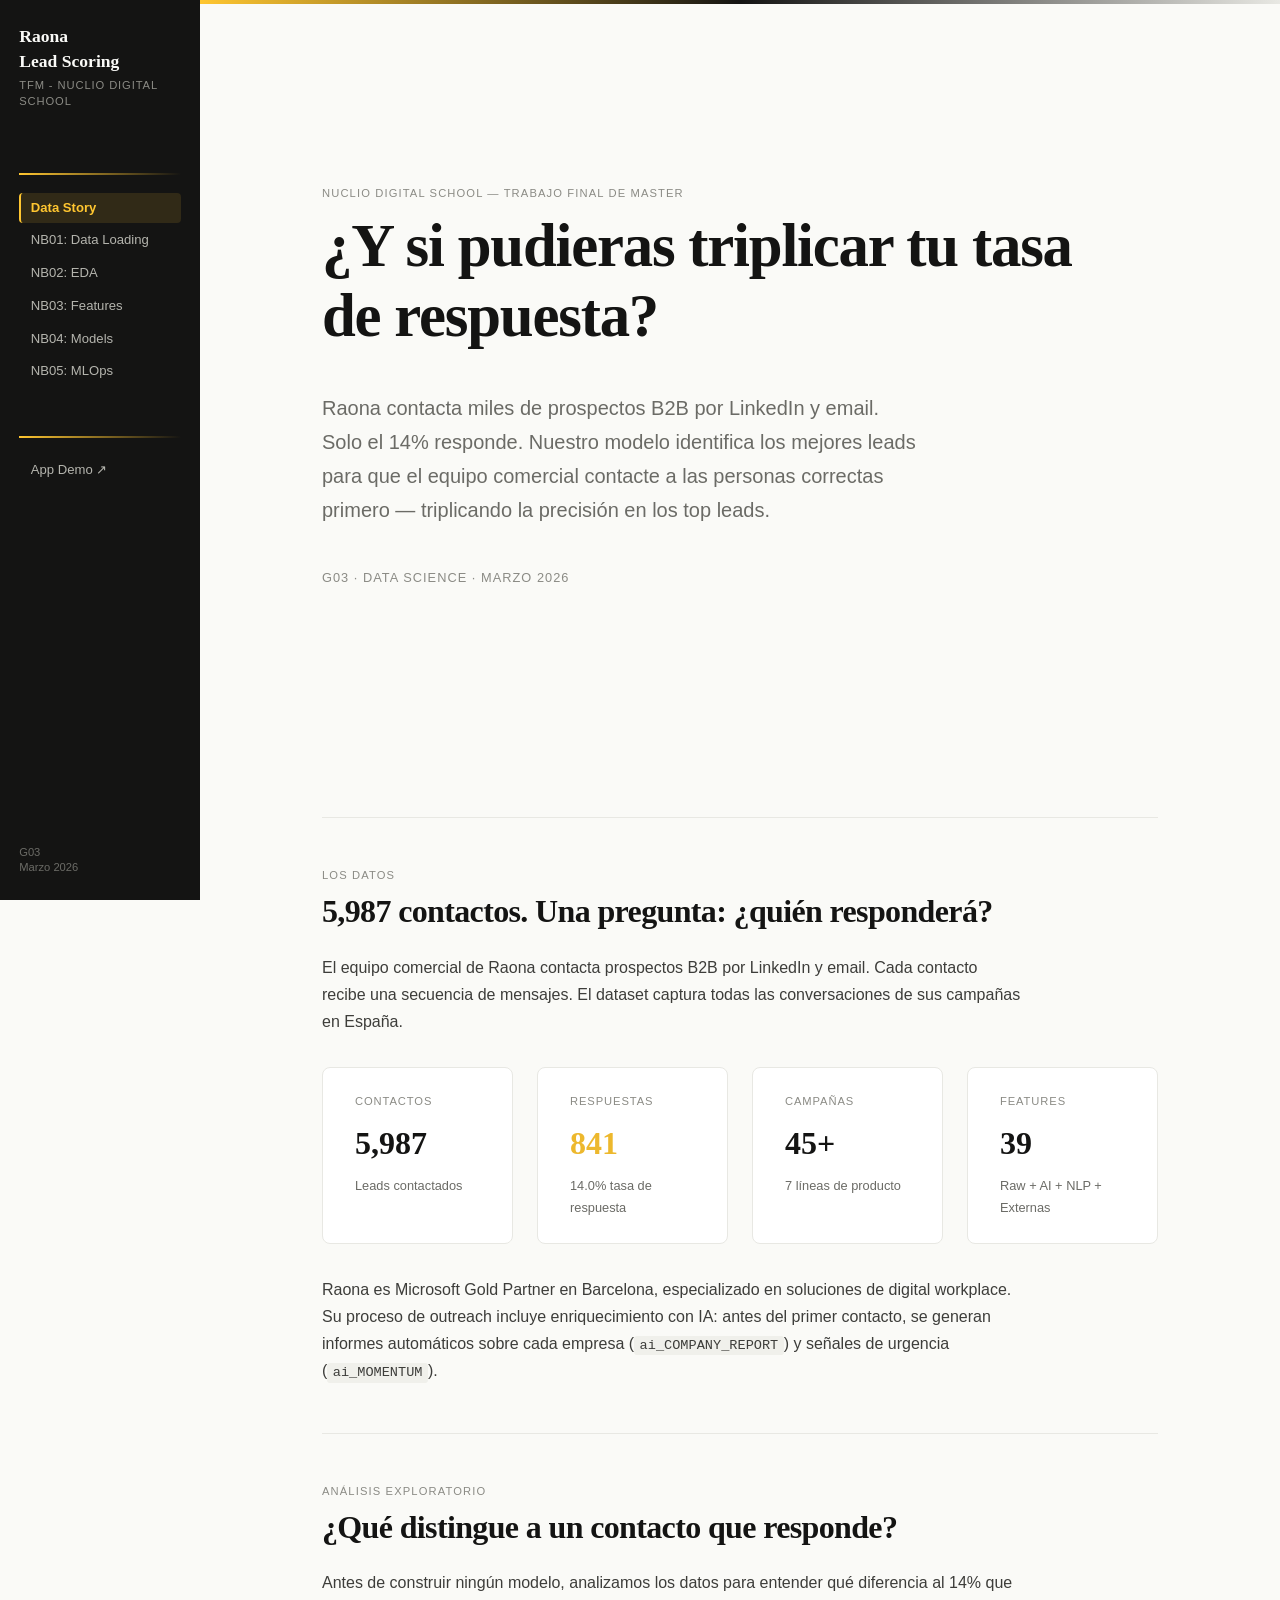
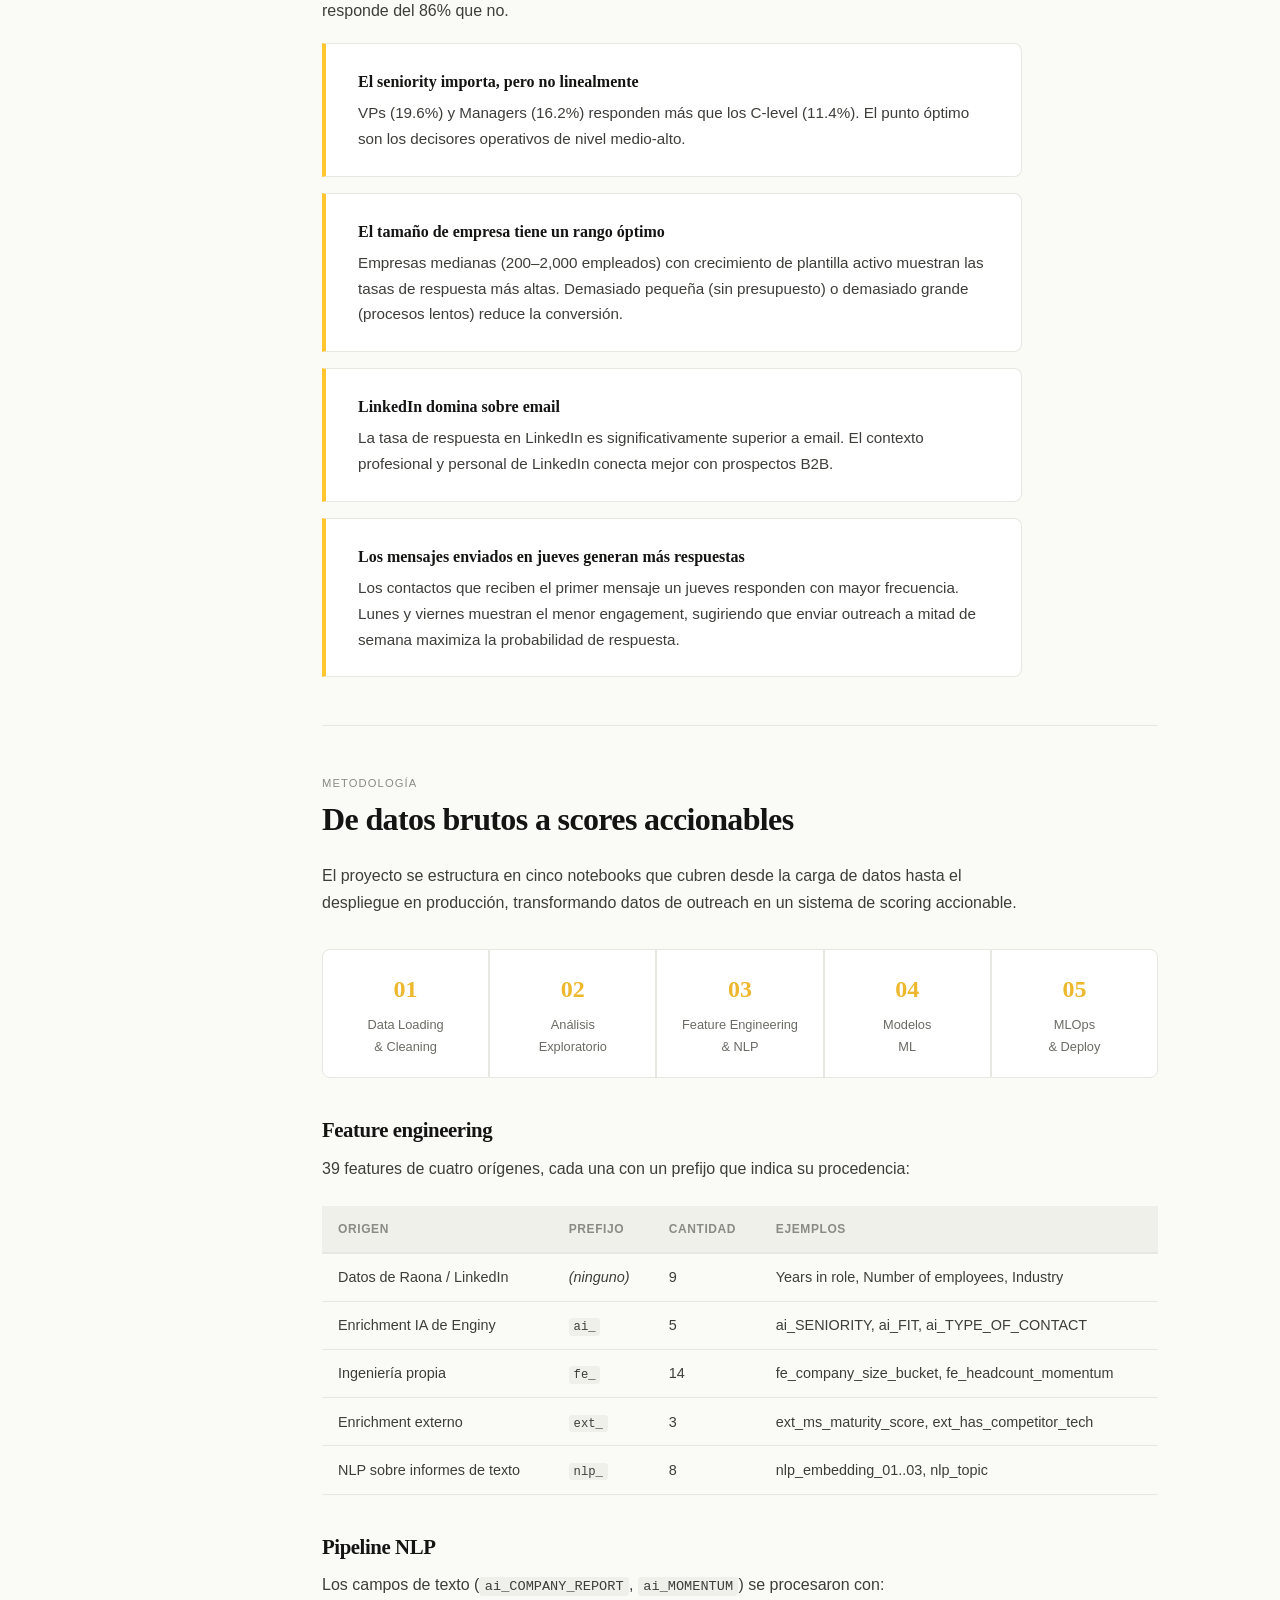
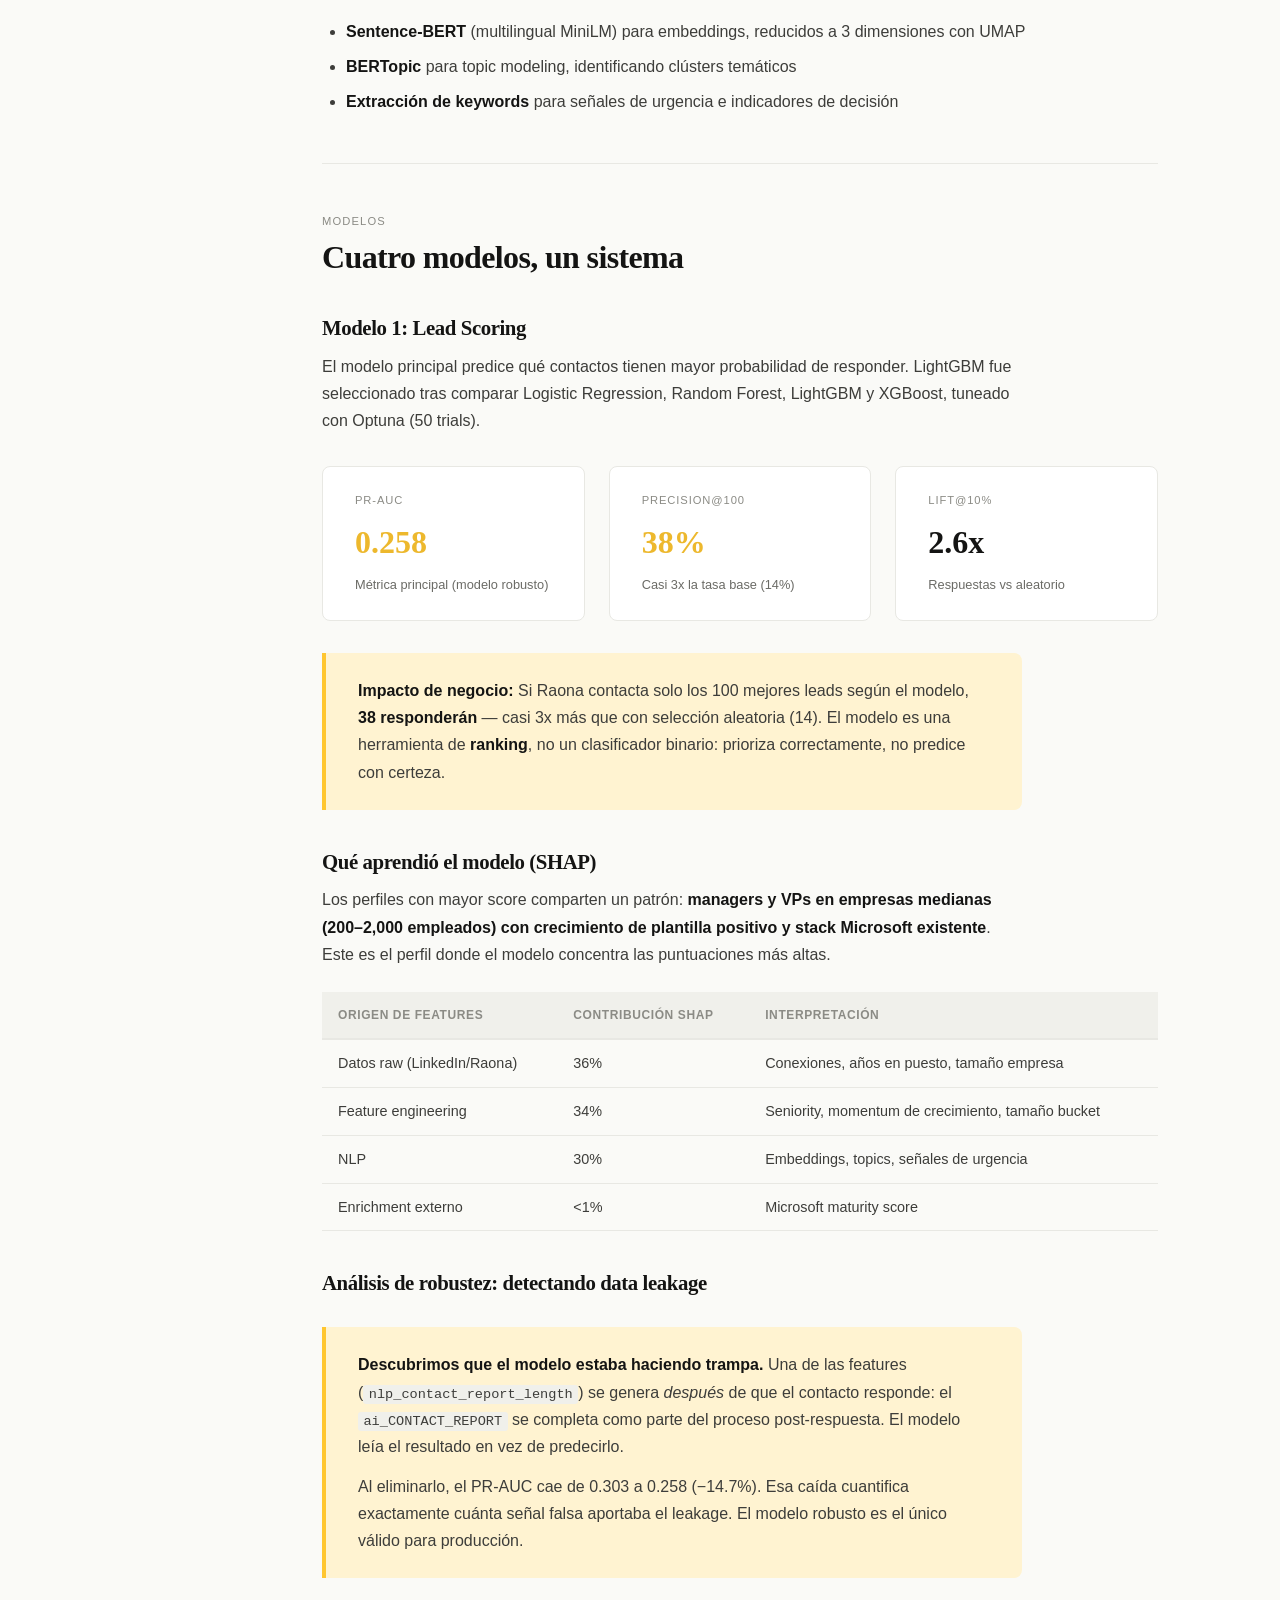
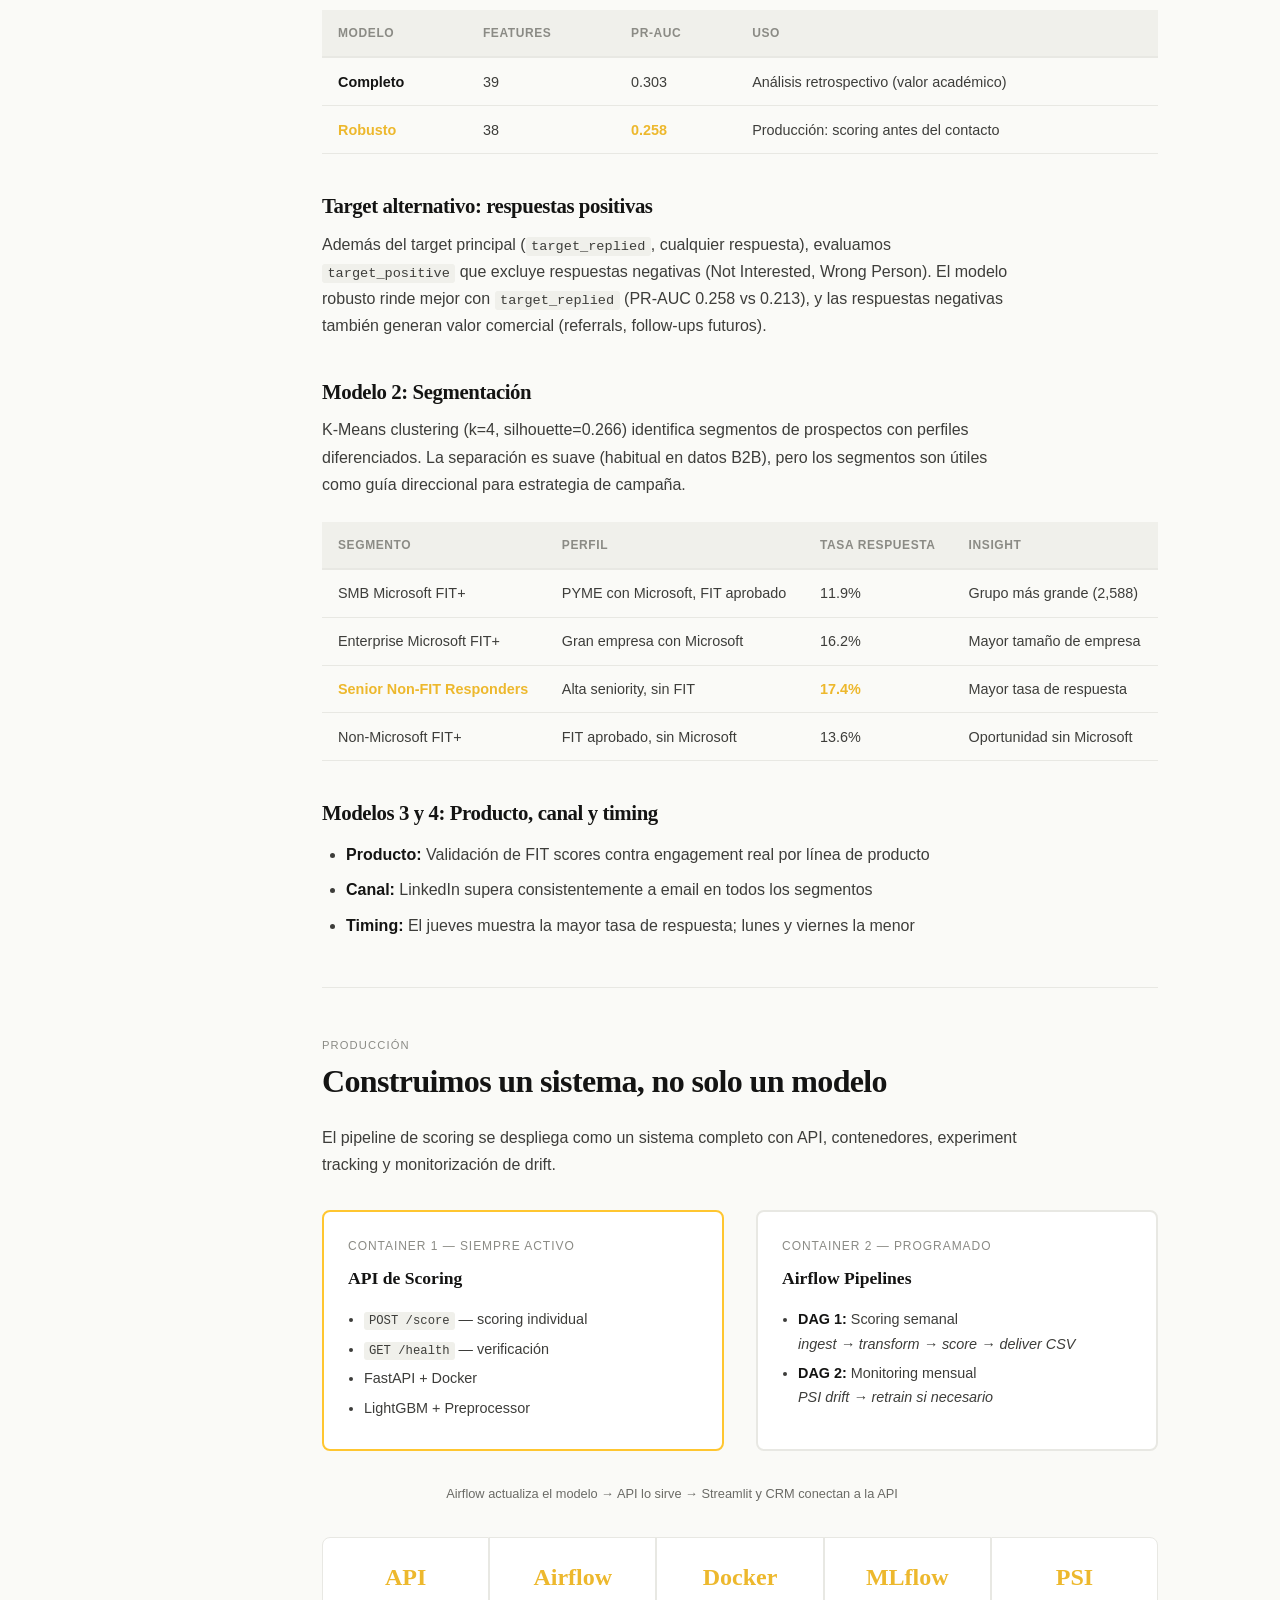
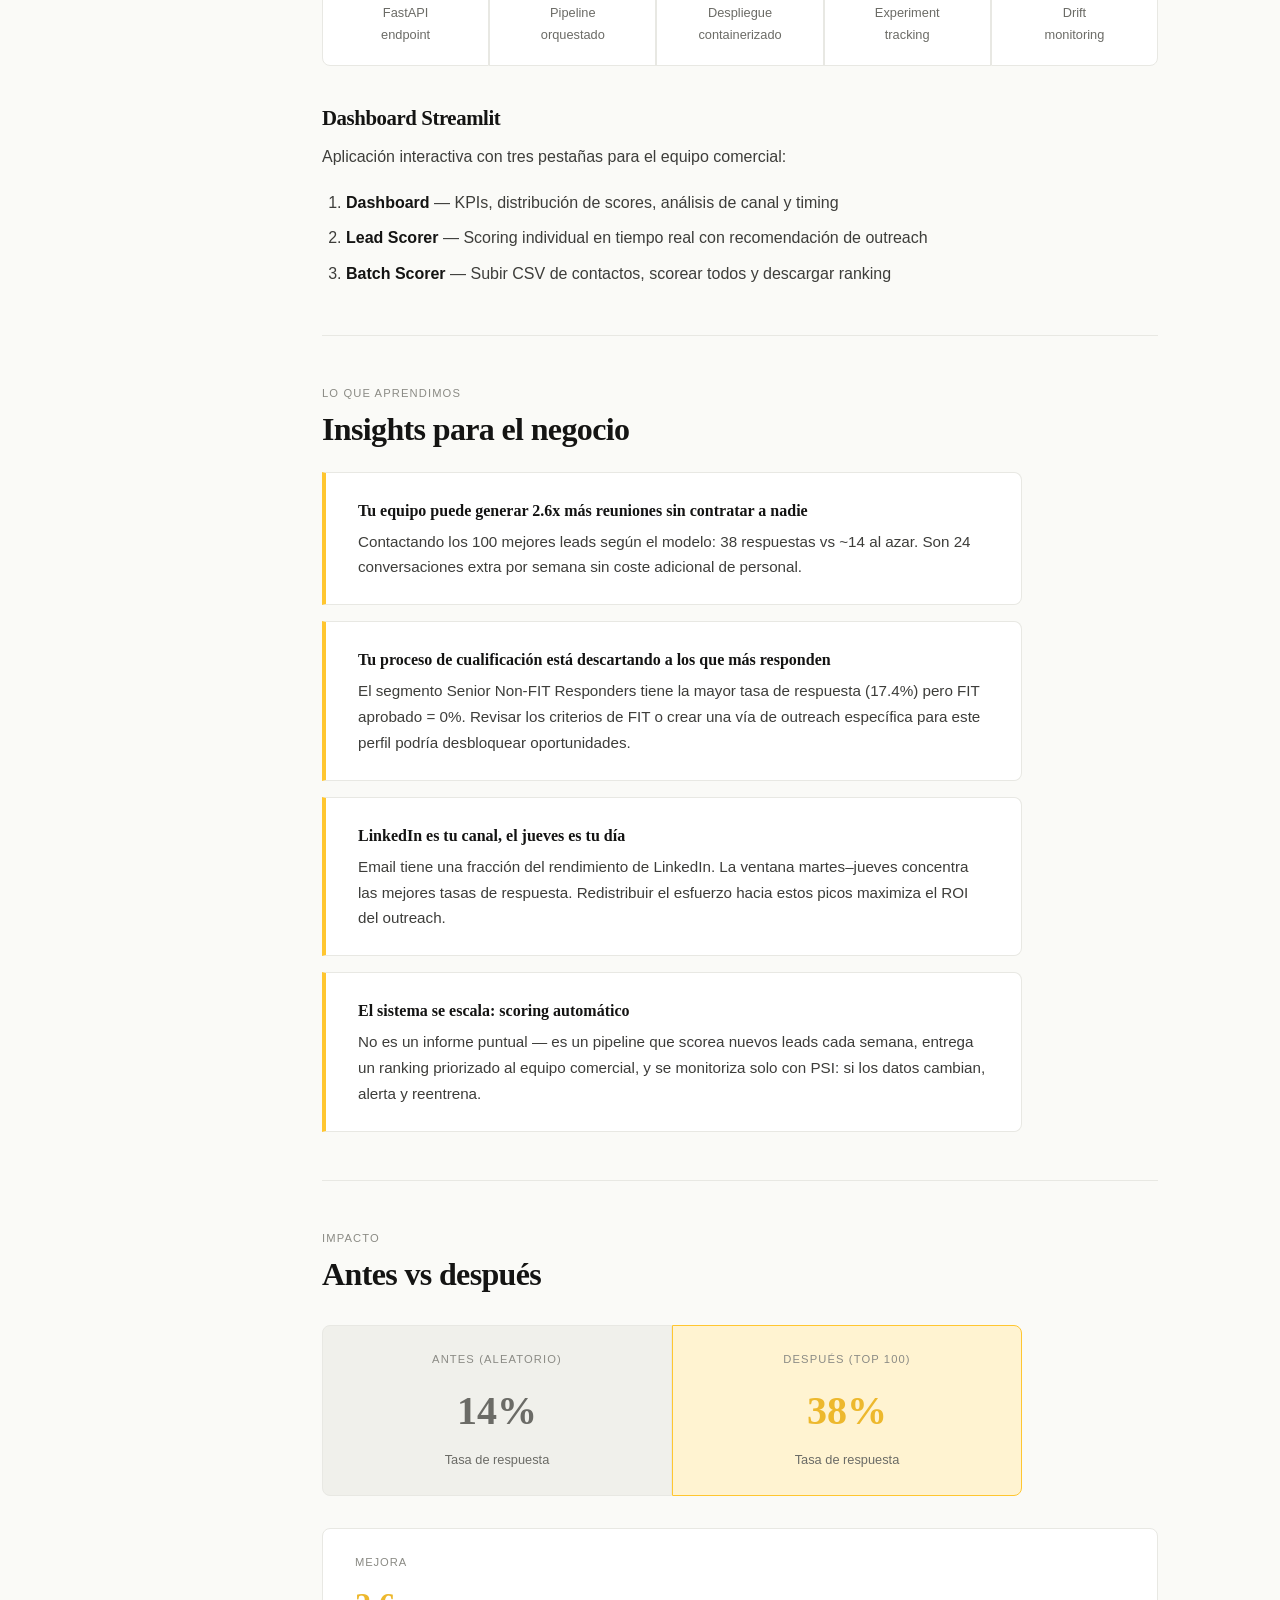
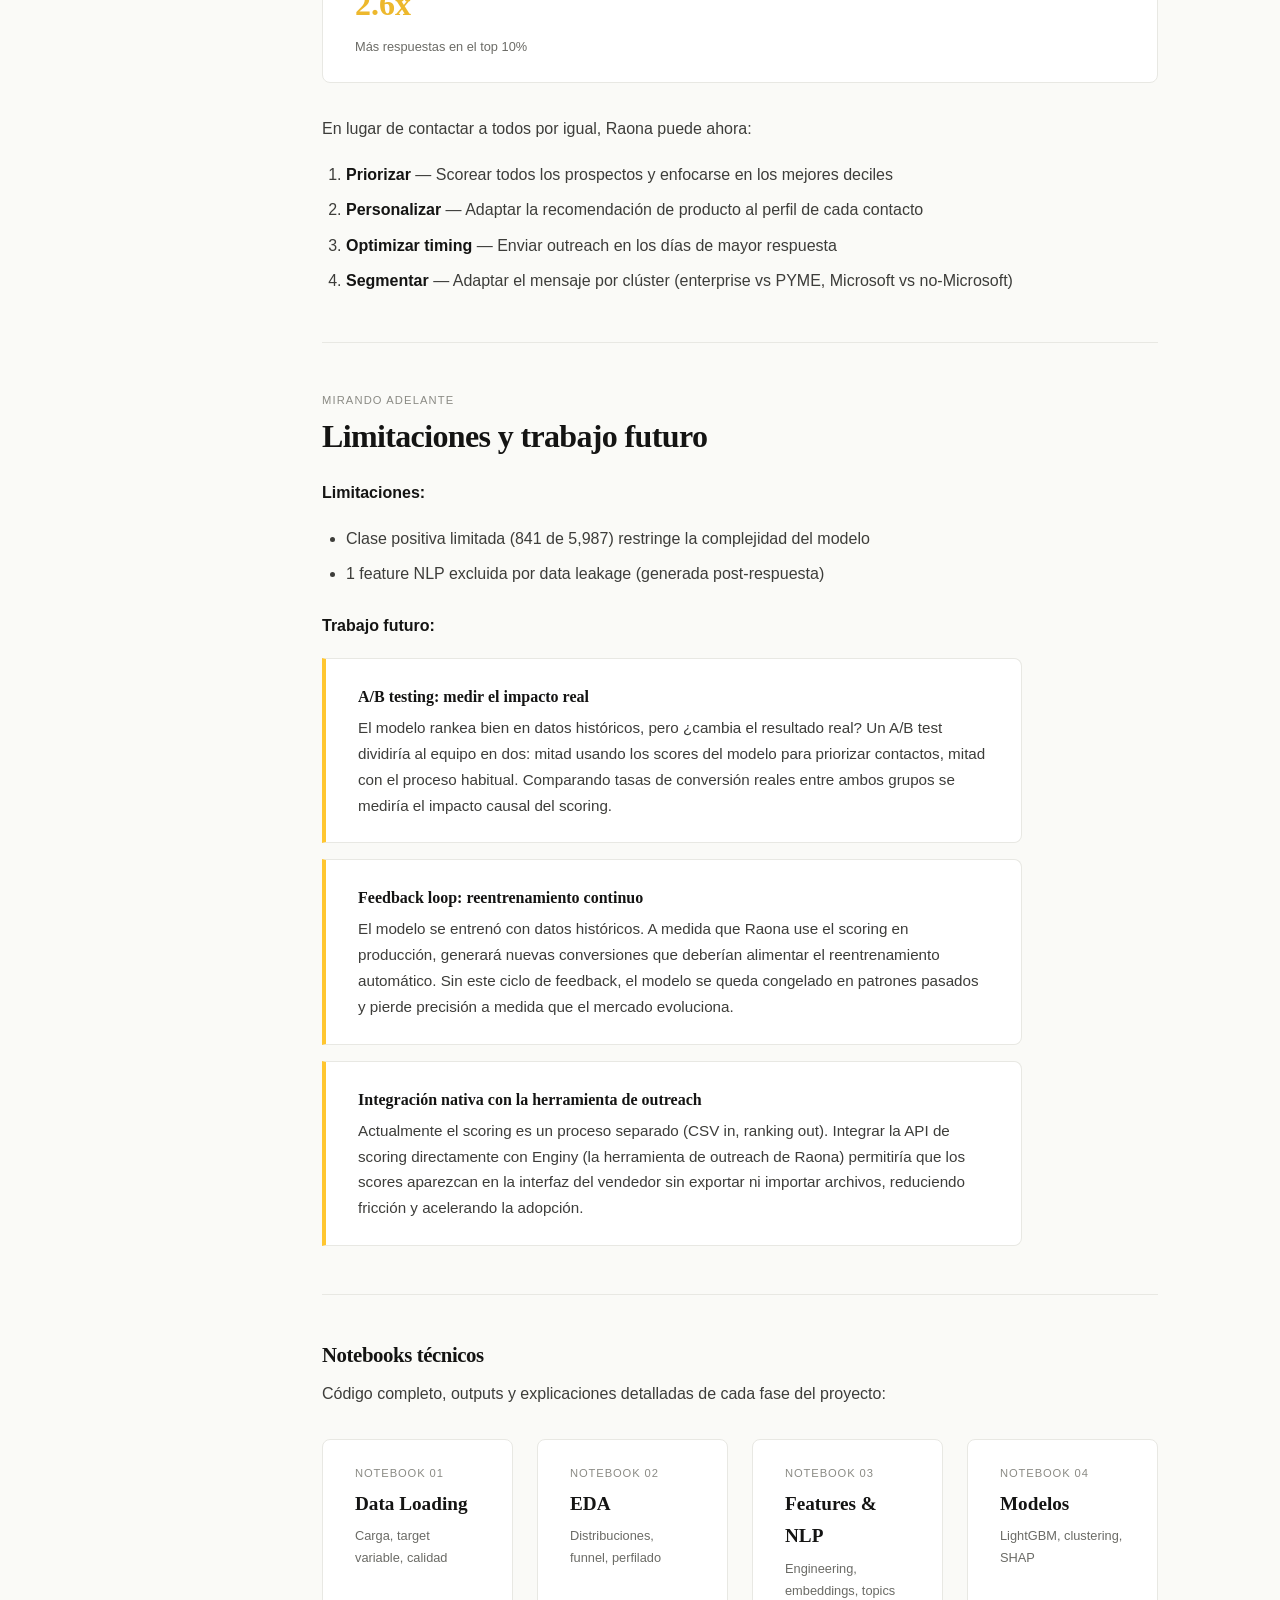
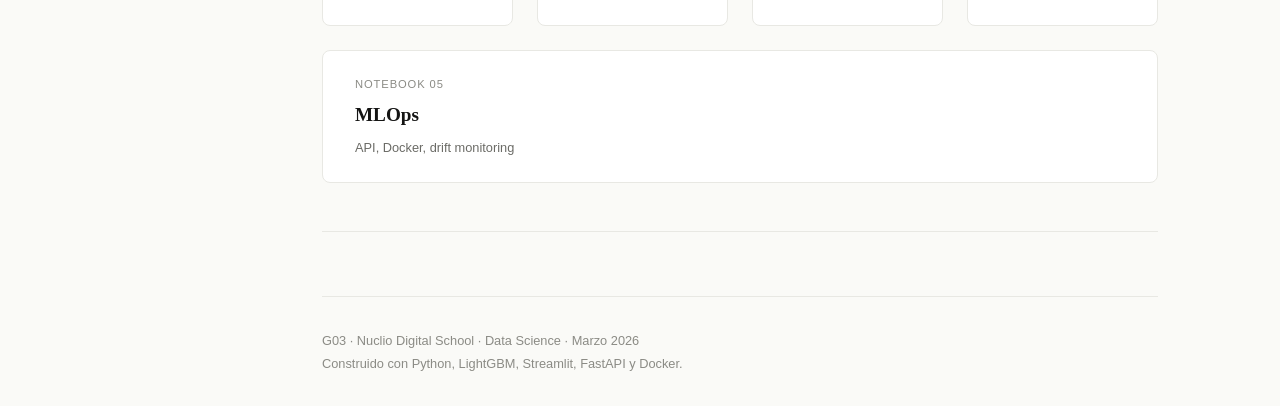
==== report/index.html @ a199be5e "Initial commit: TFM deliverables - lead scoring for B2B outreach optimization" ====
<!DOCTYPE html>
<html lang="es">
<head>
  <meta charset="UTF-8">
  <meta name="viewport" content="width=device-width, initial-scale=1.0">
  <title>Raona Lead Scoring</title>
  <style>
* {
  margin: 0;
  padding: 0;
  box-sizing: border-box;
}

:root {
  --ivory: #FAFAF7;
  --black: #141413;
  --text: #3D3D3A;
  --text-muted: #6B6B66;
  --text-subtle: #8B8B85;
  --border: #E8E8E3;
  --surface: #FFFFFF;
  --bg-alt: #F0F0EB;
  --gold: #FFC630;
  --gold-dark: #EDB82D;
  --gold-light: #FFF3D1;
}

html {
  scroll-behavior: smooth;
}

body {
  background-color: var(--ivory);
  color: var(--text);
  font-family: -apple-system, BlinkMacSystemFont, 'Segoe UI', 'Helvetica Neue', Arial, sans-serif;
  font-size: 1rem;
  line-height: 1.7;
  -webkit-font-smoothing: antialiased;
}

.container {
  max-width: 900px;
  margin: 0 auto;
  padding: 0 2rem;
}

h1, h2, h3, h4 {
  font-family: 'Georgia', 'Times New Roman', serif;
  color: var(--black);
  font-weight: 700;
  letter-spacing: -0.02em;
  line-height: 1.15;
}

h1 { font-size: 3.2rem; margin-bottom: 1rem; }
h2 {
  font-size: 2rem;
  margin-top: 4rem;
  margin-bottom: 1.5rem;
  padding-top: 2rem;
  border-top: 1px solid var(--border);
}
h3 { font-size: 1.3rem; margin-top: 2.5rem; margin-bottom: 0.8rem; }

p { margin-bottom: 1.2rem; max-width: 700px; }
strong { color: var(--black); }
ul, ol { margin: 1rem 0 1.5rem 1.5rem; max-width: 700px; }
li { margin-bottom: 0.5rem; }
code {
  font-family: 'SF Mono', 'Menlo', monospace;
  font-size: 0.85em;
  background: var(--bg-alt);
  padding: 0.15em 0.4em;
  border-radius: 3px;
}

.top-bar {
  height: 4px;
  background: linear-gradient(90deg, var(--gold) 0%, var(--black) 50%, var(--border) 100%);
}

.section-label {
  font-family: -apple-system, BlinkMacSystemFont, sans-serif;
  font-size: 0.7rem;
  text-transform: uppercase;
  letter-spacing: 0.1em;
  color: var(--text-subtle);
  margin-bottom: 0.5rem;
}

.section-hero {
  min-height: 85vh;
  display: flex;
  flex-direction: column;
  justify-content: center;
  padding: 4rem 0;
}
.section-hero h1 { font-size: 3.8rem; max-width: 800px; }
.section-hero .subtitle {
  font-size: 1.25rem;
  color: var(--text-muted);
  max-width: 600px;
  line-height: 1.7;
  margin-top: 1.5rem;
}
.section-hero .meta {
  font-size: 0.8rem;
  color: var(--text-subtle);
  text-transform: uppercase;
  letter-spacing: 0.08em;
  margin-top: 2.5rem;
}

.stat-row {
  display: flex;
  gap: 1.5rem;
  margin: 2rem 0;
  flex-wrap: wrap;
}
.stat-card {
  background: var(--surface);
  border: 1px solid var(--border);
  border-radius: 8px;
  padding: 1.5rem 2rem;
  flex: 1;
  min-width: 160px;
}
.stat-card .label {
  font-size: 0.7rem;
  text-transform: uppercase;
  letter-spacing: 0.08em;
  color: var(--text-subtle);
  margin-bottom: 0.3rem;
}
.stat-card .value {
  font-family: 'Georgia', serif;
  font-size: 2rem;
  font-weight: 700;
  color: var(--black);
}
.stat-card .value.gold { color: var(--gold-dark); }
.stat-card .detail {
  font-size: 0.8rem;
  color: var(--text-muted);
  margin-top: 0.3rem;
}

.highlight-box {
  background: var(--gold-light);
  border-left: 4px solid var(--gold);
  padding: 1.5rem 2rem;
  border-radius: 0 8px 8px 0;
  margin: 2rem 0;
  max-width: 700px;
}
.highlight-box p { margin-bottom: 0; }

.insight-card {
  background: var(--surface);
  border: 1px solid var(--border);
  border-left: 4px solid var(--gold);
  border-radius: 0 8px 8px 0;
  padding: 1.5rem 2rem;
  margin: 1rem 0;
  max-width: 700px;
}
.insight-card .insight-title {
  font-family: 'Georgia', serif;
  font-weight: 600;
  font-size: 1rem;
  color: var(--black);
  margin-bottom: 0.3rem;
}
.insight-card p { margin-bottom: 0; font-size: 0.95rem; }

.pipeline {
  display: flex;
  gap: 0;
  margin: 2rem 0;
  flex-wrap: wrap;
}
.pipeline-step {
  background: var(--surface);
  border: 1px solid var(--border);
  padding: 1.2rem 1.5rem;
  flex: 1;
  min-width: 140px;
  text-align: center;
}
.pipeline-step:first-child { border-radius: 8px 0 0 8px; }
.pipeline-step:last-child { border-radius: 0 8px 8px 0; }
.pipeline-step .step-num {
  font-family: 'Georgia', serif;
  font-size: 1.5rem;
  font-weight: 700;
  color: var(--gold-dark);
}
.pipeline-step .step-label {
  font-size: 0.8rem;
  color: var(--text-muted);
  margin-top: 0.3rem;
}

table {
  border-collapse: collapse;
  width: 100%;
  max-width: 860px;
  margin: 1.5rem 0;
  font-size: 0.9rem;
}
th {
  background: var(--bg-alt);
  font-weight: 600;
  text-align: left;
  padding: 0.8rem 1rem;
  border-bottom: 2px solid var(--border);
  font-size: 0.75rem;
  text-transform: uppercase;
  letter-spacing: 0.05em;
  color: var(--text-subtle);
}
td {
  padding: 0.7rem 1rem;
  border-bottom: 1px solid var(--border);
}
tr:hover { background-color: var(--gold-light); }

/* Architecture diagram */
.arch-diagram {
  display: flex;
  gap: 2rem;
  margin: 2rem 0;
  flex-wrap: wrap;
}
.arch-box {
  background: var(--surface);
  border: 2px solid var(--border);
  border-radius: 8px;
  padding: 1.5rem;
  flex: 1;
  min-width: 280px;
}
.arch-box.primary { border-color: var(--gold); }
.arch-box .arch-title {
  font-family: 'Georgia', serif;
  font-weight: 700;
  font-size: 1.1rem;
  color: var(--black);
  margin-bottom: 0.8rem;
}
.arch-box .arch-subtitle {
  font-size: 0.75rem;
  text-transform: uppercase;
  letter-spacing: 0.08em;
  color: var(--text-subtle);
  margin-bottom: 0.5rem;
}
.arch-box ul {
  margin: 0.5rem 0 0 1rem;
  font-size: 0.9rem;
}
.arch-box li { margin-bottom: 0.3rem; }
.arch-connector {
  text-align: center;
  font-size: 0.8rem;
  color: var(--text-muted);
  margin: 1rem 0;
  max-width: 700px;
}

/* Before/After */
.before-after {
  display: flex;
  gap: 0;
  margin: 2rem 0;
  max-width: 700px;
}
.before-after .ba-card {
  flex: 1;
  padding: 1.5rem 2rem;
  text-align: center;
}
.before-after .ba-card.before {
  background: var(--bg-alt);
  border: 1px solid var(--border);
  border-radius: 8px 0 0 8px;
}
.before-after .ba-card.after {
  background: var(--gold-light);
  border: 1px solid var(--gold);
  border-radius: 0 8px 8px 0;
}
.before-after .ba-label {
  font-size: 0.7rem;
  text-transform: uppercase;
  letter-spacing: 0.1em;
  color: var(--text-subtle);
  margin-bottom: 0.5rem;
}
.before-after .ba-value {
  font-family: 'Georgia', serif;
  font-size: 2.5rem;
  font-weight: 700;
}
.before-after .ba-card.before .ba-value { color: var(--text-muted); }
.before-after .ba-card.after .ba-value { color: var(--gold-dark); }
.before-after .ba-detail {
  font-size: 0.8rem;
  color: var(--text-muted);
  margin-top: 0.3rem;
}

hr {
  border: none;
  border-top: 1px solid var(--border);
  margin: 3rem 0;
}

.footer {
  margin-top: 4rem;
  padding: 2rem 0;
  border-top: 1px solid var(--border);
  font-size: 0.8rem;
  color: var(--text-subtle);
  line-height: 1.8;
}

@media (max-width: 768px) {
  h1 { font-size: 2.2rem; }
  .section-hero h1 { font-size: 2.6rem; }
  .stat-row { flex-direction: column; }
  .pipeline { flex-direction: column; }
  .pipeline-step { border-radius: 0 !important; }
  .pipeline-step:first-child { border-radius: 8px 8px 0 0 !important; }
  .pipeline-step:last-child { border-radius: 0 0 8px 8px !important; }
  .arch-diagram { flex-direction: column; }
  .before-after { flex-direction: column; }
  .before-after .ba-card.before { border-radius: 8px 8px 0 0; }
  .before-after .ba-card.after { border-radius: 0 0 8px 8px; }
}

/* Sidebar */
#sidebar-nav {
    position: fixed; top: 0; left: 0; width: 200px; height: 100vh;
    background: #141413; color: #B5B5AE; padding: 1.5rem 1.2rem;
    box-sizing: border-box; z-index: 9999;
    font-family: -apple-system, BlinkMacSystemFont, 'Segoe UI', sans-serif;
    font-size: 0.82rem; line-height: 1.4;
    display: flex; flex-direction: column; overflow-y: auto;
}
#sidebar-nav .sidebar-title {
    font-family: Georgia, serif; font-size: 1.1rem; color: #FAFAF7;
    font-weight: 700; margin-bottom: 0.3rem;
}
#sidebar-nav .sidebar-subtitle {
    font-size: 0.7rem; color: #8B8B85; text-transform: uppercase;
    letter-spacing: 0.08em; margin-bottom: 1rem;
}
#sidebar-nav .sidebar-divider {
    height: 2px; background: linear-gradient(90deg, #FFC630, #141413);
    margin-bottom: 1rem; border: none;
}
#sidebar-nav a {
    display: block; color: #B5B5AE; text-decoration: none;
    padding: 0.35rem 0.6rem; margin: 0.1rem 0; border-radius: 4px;
    border-left: 2px solid transparent; font-size: 0.82rem;
    transition: all 0.15s;
}
#sidebar-nav a:hover {
    color: #FAFAF7; border-left-color: #FFC630; background: rgba(255,198,48,0.08);
}
#sidebar-nav a.sidebar-active {
    color: #FFC630; font-weight: 600; border-left-color: #FFC630;
    background: rgba(255,198,48,0.12);
}
#sidebar-nav .sidebar-footer {
    margin-top: auto; padding-top: 1rem; font-size: 0.7rem; color: #6B6B66;
}
body { margin-left: 200px !important; }
  </style>
</head>
<body>
<div id="sidebar-nav">
  <div class="sidebar-title">Raona<br>Lead Scoring</div>
  <div class="sidebar-subtitle">TFM - Nuclio Digital School</div>
  <hr class="sidebar-divider">
  <a href="index.html" class="sidebar-active">Data Story</a>
  <a href="nb01_data_loading.html">NB01: Data Loading</a>
  <a href="nb02_eda.html">NB02: EDA</a>
  <a href="nb03_feature_engineering.html">NB03: Features</a>
  <a href="nb04_models.html">NB04: Models</a>
  <a href="nb05_mlops.html">NB05: MLOps</a>
  <hr class="sidebar-divider">
  <a href="https://raona-lead-scoring.streamlit.app" target="_blank">App Demo &#8599;</a>
  <div class="sidebar-footer">G03<br>Marzo 2026</div>
</div>

<div class="top-bar"></div>

<div class="container">

<!-- ===== HERO ===== -->
<div class="section-hero">
  <div class="section-label">Nuclio Digital School &mdash; Trabajo Final de Master</div>
  <h1>&iquest;Y si pudieras triplicar tu tasa de respuesta?</h1>
  <div class="subtitle">
    Raona contacta miles de prospectos B2B por LinkedIn y email. Solo el 14% responde.
    Nuestro modelo identifica los mejores leads para que el equipo comercial contacte
    a las personas correctas primero &mdash; triplicando la precisi&oacute;n en los top leads.
  </div>
  <div class="meta">
    G03 &middot; Data Science &middot; Marzo 2026
  </div>
</div>

<hr>

<!-- ===== LOS DATOS ===== -->
<div class="section-label">Los datos</div>
<h2 style="border:none;padding:0;margin-top:0.5rem;">5,987 contactos. Una pregunta: &iquest;qui&eacute;n responder&aacute;?</h2>

<p>
  El equipo comercial de Raona contacta prospectos B2B por LinkedIn y email.
  Cada contacto recibe una secuencia de mensajes.
  El dataset captura todas las conversaciones de sus campa&ntilde;as en Espa&ntilde;a.
</p>

<div class="stat-row">
  <div class="stat-card">
    <div class="label">Contactos</div>
    <div class="value">5,987</div>
    <div class="detail">Leads contactados</div>
  </div>
  <div class="stat-card">
    <div class="label">Respuestas</div>
    <div class="value gold">841</div>
    <div class="detail">14.0% tasa de respuesta</div>
  </div>
  <div class="stat-card">
    <div class="label">Campa&ntilde;as</div>
    <div class="value">45+</div>
    <div class="detail">7 l&iacute;neas de producto</div>
  </div>
  <div class="stat-card">
    <div class="label">Features</div>
    <div class="value">39</div>
    <div class="detail">Raw + AI + NLP + Externas</div>
  </div>
</div>

<p>
  Raona es Microsoft Gold Partner en Barcelona, especializado en soluciones de digital workplace.
  Su proceso de outreach incluye enriquecimiento con IA: antes del primer contacto, se generan
  informes autom&aacute;ticos sobre cada empresa (<code>ai_COMPANY_REPORT</code>) y se&ntilde;ales
  de urgencia (<code>ai_MOMENTUM</code>).
</p>

<hr>

<!-- ===== ANALISIS EXPLORATORIO ===== -->
<div class="section-label">An&aacute;lisis exploratorio</div>
<h2 style="border:none;padding:0;margin-top:0.5rem;">&iquest;Qu&eacute; distingue a un contacto que responde?</h2>

<p>
  Antes de construir ning&uacute;n modelo, analizamos los datos para entender qu&eacute;
  diferencia al 14% que responde del 86% que no.
</p>

<div class="insight-card">
  <div class="insight-title">El seniority importa, pero no linealmente</div>
  <p>VPs (19.6%) y Managers (16.2%) responden m&aacute;s que los C-level (11.4%).
  El punto &oacute;ptimo son los decisores operativos de nivel medio-alto.</p>
</div>

<div class="insight-card">
  <div class="insight-title">El tama&ntilde;o de empresa tiene un rango &oacute;ptimo</div>
  <p>Empresas medianas (200&ndash;2,000 empleados) con crecimiento de plantilla activo
  muestran las tasas de respuesta m&aacute;s altas. Demasiado peque&ntilde;a (sin presupuesto)
  o demasiado grande (procesos lentos) reduce la conversi&oacute;n.</p>
</div>

<div class="insight-card">
  <div class="insight-title">LinkedIn domina sobre email</div>
  <p>La tasa de respuesta en LinkedIn es significativamente superior a email. El contexto
  profesional y personal de LinkedIn conecta mejor con prospectos B2B.</p>
</div>

<div class="insight-card">
  <div class="insight-title">Los mensajes enviados en jueves generan m&aacute;s respuestas</div>
  <p>Los contactos que reciben el primer mensaje un jueves responden con mayor frecuencia.
  Lunes y viernes muestran el menor engagement, sugiriendo que enviar outreach a mitad
  de semana maximiza la probabilidad de respuesta.</p>
</div>

<hr>

<!-- ===== METODOLOGIA ===== -->
<div class="section-label">Metodolog&iacute;a</div>
<h2 style="border:none;padding:0;margin-top:0.5rem;">De datos brutos a scores accionables</h2>

<p>
  El proyecto se estructura en cinco notebooks que cubren desde la carga de datos
  hasta el despliegue en producci&oacute;n, transformando datos de outreach en un sistema
  de scoring accionable.
</p>

<div class="pipeline">
  <div class="pipeline-step">
    <div class="step-num">01</div>
    <div class="step-label">Data Loading<br>&amp; Cleaning</div>
  </div>
  <div class="pipeline-step">
    <div class="step-num">02</div>
    <div class="step-label">An&aacute;lisis<br>Exploratorio</div>
  </div>
  <div class="pipeline-step">
    <div class="step-num">03</div>
    <div class="step-label">Feature Engineering<br>&amp; NLP</div>
  </div>
  <div class="pipeline-step">
    <div class="step-num">04</div>
    <div class="step-label">Modelos<br>ML</div>
  </div>
  <div class="pipeline-step">
    <div class="step-num">05</div>
    <div class="step-label">MLOps<br>&amp; Deploy</div>
  </div>
</div>

<h3>Feature engineering</h3>

<p>39 features de cuatro or&iacute;genes, cada una con un prefijo que indica su procedencia:</p>

<table>
  <thead>
    <tr><th>Origen</th><th>Prefijo</th><th>Cantidad</th><th>Ejemplos</th></tr>
  </thead>
  <tbody>
    <tr><td>Datos de Raona / LinkedIn</td><td><em>(ninguno)</em></td><td>9</td><td>Years in role, Number of employees, Industry</td></tr>
    <tr><td>Enrichment IA de Enginy</td><td><code>ai_</code></td><td>5</td><td>ai_SENIORITY, ai_FIT, ai_TYPE_OF_CONTACT</td></tr>
    <tr><td>Ingenier&iacute;a propia</td><td><code>fe_</code></td><td>14</td><td>fe_company_size_bucket, fe_headcount_momentum</td></tr>
    <tr><td>Enrichment externo</td><td><code>ext_</code></td><td>3</td><td>ext_ms_maturity_score, ext_has_competitor_tech</td></tr>
    <tr><td>NLP sobre informes de texto</td><td><code>nlp_</code></td><td>8</td><td>nlp_embedding_01..03, nlp_topic</td></tr>
  </tbody>
</table>

<h3>Pipeline NLP</h3>

<p>Los campos de texto (<code>ai_COMPANY_REPORT</code>, <code>ai_MOMENTUM</code>) se procesaron con:</p>

<ul>
  <li><strong>Sentence-BERT</strong> (multilingual MiniLM) para embeddings, reducidos a 3 dimensiones con UMAP</li>
  <li><strong>BERTopic</strong> para topic modeling, identificando cl&uacute;sters tem&aacute;ticos</li>
  <li><strong>Extracci&oacute;n de keywords</strong> para se&ntilde;ales de urgencia e indicadores de decisi&oacute;n</li>
</ul>

<hr>

<!-- ===== MODELOS ===== -->
<div class="section-label">Modelos</div>
<h2 style="border:none;padding:0;margin-top:0.5rem;">Cuatro modelos, un sistema</h2>

<h3>Modelo 1: Lead Scoring</h3>

<p>
  El modelo principal predice qu&eacute; contactos tienen mayor probabilidad de responder.
  LightGBM fue seleccionado tras comparar Logistic Regression, Random Forest, LightGBM y XGBoost,
  tuneado con Optuna (50 trials).
</p>

<div class="stat-row">
  <div class="stat-card">
    <div class="label">PR-AUC</div>
    <div class="value gold">0.258</div>
    <div class="detail">M&eacute;trica principal (modelo robusto)</div>
  </div>
  <div class="stat-card">
    <div class="label">Precision@100</div>
    <div class="value gold">38%</div>
    <div class="detail">Casi 3x la tasa base (14%)</div>
  </div>
  <div class="stat-card">
    <div class="label">Lift@10%</div>
    <div class="value">2.6x</div>
    <div class="detail">Respuestas vs aleatorio</div>
  </div>
</div>

<div class="highlight-box">
  <p><strong>Impacto de negocio:</strong> Si Raona contacta solo los 100 mejores leads seg&uacute;n
  el modelo, <strong>38 responder&aacute;n</strong> &mdash; casi 3x m&aacute;s que con
  selecci&oacute;n aleatoria (14). El modelo es una herramienta de <strong>ranking</strong>,
  no un clasificador binario: prioriza correctamente, no predice con certeza.</p>
</div>

<h3>Qu&eacute; aprendi&oacute; el modelo (SHAP)</h3>

<p>
  Los perfiles con mayor score comparten un patr&oacute;n: <strong>managers y VPs en empresas
  medianas (200&ndash;2,000 empleados) con crecimiento de plantilla positivo y stack Microsoft
  existente</strong>. Este es el perfil donde el modelo concentra las puntuaciones m&aacute;s altas.
</p>

<table>
  <thead>
    <tr><th>Origen de features</th><th>Contribuci&oacute;n SHAP</th><th>Interpretaci&oacute;n</th></tr>
  </thead>
  <tbody>
    <tr><td>Datos raw (LinkedIn/Raona)</td><td>36%</td><td>Conexiones, a&ntilde;os en puesto, tama&ntilde;o empresa</td></tr>
    <tr><td>Feature engineering</td><td>34%</td><td>Seniority, momentum de crecimiento, tama&ntilde;o bucket</td></tr>
    <tr><td>NLP</td><td>30%</td><td>Embeddings, topics, se&ntilde;ales de urgencia</td></tr>
    <tr><td>Enrichment externo</td><td>&lt;1%</td><td>Microsoft maturity score</td></tr>
  </tbody>
</table>

<h3>An&aacute;lisis de robustez: detectando data leakage</h3>

<div class="highlight-box">
  <p><strong>Descubrimos que el modelo estaba haciendo trampa.</strong> Una de las features
  (<code>nlp_contact_report_length</code>) se genera <em>despu&eacute;s</em> de que el contacto
  responde: el <code>ai_CONTACT_REPORT</code> se completa como parte del proceso post-respuesta.
  El modelo le&iacute;a el resultado en vez de predecirlo.</p>
  <p style="margin-top:0.8rem;">Al eliminarlo, el PR-AUC cae de 0.303 a 0.258 (&minus;14.7%).
  Esa ca&iacute;da cuantifica exactamente cu&aacute;nta se&ntilde;al falsa aportaba el leakage.
  El modelo robusto es el &uacute;nico v&aacute;lido para producci&oacute;n.</p>
</div>

<table>
  <thead>
    <tr><th>Modelo</th><th>Features</th><th>PR-AUC</th><th>Uso</th></tr>
  </thead>
  <tbody>
    <tr><td><strong>Completo</strong></td><td>39</td><td>0.303</td><td>An&aacute;lisis retrospectivo (valor acad&eacute;mico)</td></tr>
    <tr><td style="font-weight:700;color:var(--gold-dark)">Robusto</td><td>38</td><td style="font-weight:700;color:var(--gold-dark)">0.258</td><td>Producci&oacute;n: scoring antes del contacto</td></tr>
  </tbody>
</table>

<h3>Target alternativo: respuestas positivas</h3>

<p>
  Adem&aacute;s del target principal (<code>target_replied</code>, cualquier respuesta),
  evaluamos <code>target_positive</code> que excluye respuestas negativas (Not Interested,
  Wrong Person). El modelo robusto rinde mejor con <code>target_replied</code>
  (PR-AUC 0.258 vs 0.213), y las respuestas negativas tambi&eacute;n generan valor
  comercial (referrals, follow-ups futuros).
</p>

<h3>Modelo 2: Segmentaci&oacute;n</h3>

<p>K-Means clustering (k=4, silhouette=0.266) identifica segmentos de prospectos con
perfiles diferenciados. La separaci&oacute;n es suave (habitual en datos B2B), pero
los segmentos son &uacute;tiles como gu&iacute;a direccional para estrategia de campa&ntilde;a.</p>

<table>
  <thead>
    <tr><th>Segmento</th><th>Perfil</th><th>Tasa respuesta</th><th>Insight</th></tr>
  </thead>
  <tbody>
    <tr><td>SMB Microsoft FIT+</td><td>PYME con Microsoft, FIT aprobado</td><td>11.9%</td><td>Grupo m&aacute;s grande (2,588)</td></tr>
    <tr><td>Enterprise Microsoft FIT+</td><td>Gran empresa con Microsoft</td><td>16.2%</td><td>Mayor tama&ntilde;o de empresa</td></tr>
    <tr><td style="font-weight:600;color:var(--gold-dark)">Senior Non-FIT Responders</td><td>Alta seniority, sin FIT</td><td style="font-weight:600;color:var(--gold-dark)">17.4%</td><td>Mayor tasa de respuesta</td></tr>
    <tr><td>Non-Microsoft FIT+</td><td>FIT aprobado, sin Microsoft</td><td>13.6%</td><td>Oportunidad sin Microsoft</td></tr>
  </tbody>
</table>

<h3>Modelos 3 y 4: Producto, canal y timing</h3>

<ul>
  <li><strong>Producto:</strong> Validaci&oacute;n de FIT scores contra engagement real por l&iacute;nea de producto</li>
  <li><strong>Canal:</strong> LinkedIn supera consistentemente a email en todos los segmentos</li>
  <li><strong>Timing:</strong> El jueves muestra la mayor tasa de respuesta; lunes y viernes la menor</li>
</ul>

<hr>

<!-- ===== PRODUCCION ===== -->
<div class="section-label">Producci&oacute;n</div>
<h2 style="border:none;padding:0;margin-top:0.5rem;">Construimos un sistema, no solo un modelo</h2>

<p>
  El pipeline de scoring se despliega como un sistema completo con API, contenedores,
  experiment tracking y monitorizaci&oacute;n de drift.
</p>

<div class="arch-diagram">
  <div class="arch-box primary">
    <div class="arch-subtitle">Container 1 &mdash; siempre activo</div>
    <div class="arch-title">API de Scoring</div>
    <ul>
      <li><code>POST /score</code> &mdash; scoring individual</li>
      <li><code>GET /health</code> &mdash; verificaci&oacute;n</li>
      <li>FastAPI + Docker</li>
      <li>LightGBM + Preprocessor</li>
    </ul>
  </div>
  <div class="arch-box">
    <div class="arch-subtitle">Container 2 &mdash; programado</div>
    <div class="arch-title">Airflow Pipelines</div>
    <ul>
      <li><strong>DAG 1:</strong> Scoring semanal<br><em>ingest &rarr; transform &rarr; score &rarr; deliver CSV</em></li>
      <li><strong>DAG 2:</strong> Monitoring mensual<br><em>PSI drift &rarr; retrain si necesario</em></li>
    </ul>
  </div>
</div>

<div class="arch-connector">
  Airflow actualiza el modelo &rarr; API lo sirve &rarr; Streamlit y CRM conectan a la API
</div>

<div class="pipeline">
  <div class="pipeline-step">
    <div class="step-num">API</div>
    <div class="step-label">FastAPI<br>endpoint</div>
  </div>
  <div class="pipeline-step">
    <div class="step-num">Airflow</div>
    <div class="step-label">Pipeline<br>orquestado</div>
  </div>
  <div class="pipeline-step">
    <div class="step-num">Docker</div>
    <div class="step-label">Despliegue<br>containerizado</div>
  </div>
  <div class="pipeline-step">
    <div class="step-num">MLflow</div>
    <div class="step-label">Experiment<br>tracking</div>
  </div>
  <div class="pipeline-step">
    <div class="step-num">PSI</div>
    <div class="step-label">Drift<br>monitoring</div>
  </div>
</div>

<h3>Dashboard Streamlit</h3>

<p>Aplicaci&oacute;n interactiva con tres pesta&ntilde;as para el equipo comercial:</p>

<ol>
  <li><strong>Dashboard</strong> &mdash; KPIs, distribuci&oacute;n de scores, an&aacute;lisis de canal y timing</li>
  <li><strong>Lead Scorer</strong> &mdash; Scoring individual en tiempo real con recomendaci&oacute;n de outreach</li>
  <li><strong>Batch Scorer</strong> &mdash; Subir CSV de contactos, scorear todos y descargar ranking</li>
</ol>

<hr>

<!-- ===== INSIGHTS DE NEGOCIO ===== -->
<div class="section-label">Lo que aprendimos</div>
<h2 style="border:none;padding:0;margin-top:0.5rem;">Insights para el negocio</h2>

<div class="insight-card">
  <div class="insight-title">Tu equipo puede generar 2.6x m&aacute;s reuniones sin contratar a nadie</div>
  <p>Contactando los 100 mejores leads seg&uacute;n el modelo: 38 respuestas vs ~14 al azar.
  Son 24 conversaciones extra por semana sin coste adicional de personal.</p>
</div>

<div class="insight-card">
  <div class="insight-title">Tu proceso de cualificaci&oacute;n est&aacute; descartando a los que m&aacute;s responden</div>
  <p>El segmento Senior Non-FIT Responders tiene la mayor tasa de respuesta (17.4%)
  pero FIT aprobado = 0%. Revisar los criterios de FIT o crear una v&iacute;a de
  outreach espec&iacute;fica para este perfil podr&iacute;a desbloquear oportunidades.</p>
</div>

<div class="insight-card">
  <div class="insight-title">LinkedIn es tu canal, el jueves es tu d&iacute;a</div>
  <p>Email tiene una fracci&oacute;n del rendimiento de LinkedIn. La ventana
  martes&ndash;jueves concentra las mejores tasas de respuesta. Redistribuir el esfuerzo
  hacia estos picos maximiza el ROI del outreach.</p>
</div>

<div class="insight-card">
  <div class="insight-title">El sistema se escala: scoring autom&aacute;tico</div>
  <p>No es un informe puntual &mdash; es un pipeline que scorea nuevos leads cada semana,
  entrega un ranking priorizado al equipo comercial, y se monitoriza solo con PSI:
  si los datos cambian, alerta y reentrena.</p>
</div>

<hr>

<!-- ===== IMPACTO ===== -->
<div class="section-label">Impacto</div>
<h2 style="border:none;padding:0;margin-top:0.5rem;">Antes vs despu&eacute;s</h2>

<div class="before-after">
  <div class="ba-card before">
    <div class="ba-label">Antes (aleatorio)</div>
    <div class="ba-value">14%</div>
    <div class="ba-detail">Tasa de respuesta</div>
  </div>
  <div class="ba-card after">
    <div class="ba-label">Despu&eacute;s (top 100)</div>
    <div class="ba-value">38%</div>
    <div class="ba-detail">Tasa de respuesta</div>
  </div>
</div>

<div class="stat-row">
  <div class="stat-card">
    <div class="label">Mejora</div>
    <div class="value gold">2.6x</div>
    <div class="detail">M&aacute;s respuestas en el top 10%</div>
  </div>
</div>

<p>En lugar de contactar a todos por igual, Raona puede ahora:</p>

<ol>
  <li><strong>Priorizar</strong> &mdash; Scorear todos los prospectos y enfocarse en los mejores deciles</li>
  <li><strong>Personalizar</strong> &mdash; Adaptar la recomendaci&oacute;n de producto al perfil de cada contacto</li>
  <li><strong>Optimizar timing</strong> &mdash; Enviar outreach en los d&iacute;as de mayor respuesta</li>
  <li><strong>Segmentar</strong> &mdash; Adaptar el mensaje por cl&uacute;ster (enterprise vs PYME, Microsoft vs no-Microsoft)</li>
</ol>

<hr>

<!-- ===== LIMITACIONES ===== -->
<div class="section-label">Mirando adelante</div>
<h2 style="border:none;padding:0;margin-top:0.5rem;">Limitaciones y trabajo futuro</h2>

<p><strong>Limitaciones:</strong></p>
<ul>
  <li>Clase positiva limitada (841 de 5,987) restringe la complejidad del modelo</li>
  <li>1 feature NLP excluida por data leakage (generada post-respuesta)</li>
</ul>

<p><strong>Trabajo futuro:</strong></p>

<div class="insight-card">
  <div class="insight-title">A/B testing: medir el impacto real</div>
  <p>El modelo rankea bien en datos hist&oacute;ricos, pero &iquest;cambia el resultado real?
  Un A/B test dividir&iacute;a al equipo en dos: mitad usando los scores del modelo para
  priorizar contactos, mitad con el proceso habitual. Comparando tasas de conversi&oacute;n
  reales entre ambos grupos se medir&iacute;a el impacto causal del scoring.</p>
</div>

<div class="insight-card">
  <div class="insight-title">Feedback loop: reentrenamiento continuo</div>
  <p>El modelo se entren&oacute; con datos hist&oacute;ricos. A medida que Raona use el scoring
  en producci&oacute;n, generar&aacute; nuevas conversiones que deber&iacute;an alimentar el
  reentrenamiento autom&aacute;tico. Sin este ciclo de feedback, el modelo se queda congelado
  en patrones pasados y pierde precisi&oacute;n a medida que el mercado evoluciona.</p>
</div>

<div class="insight-card">
  <div class="insight-title">Integraci&oacute;n nativa con la herramienta de outreach</div>
  <p>Actualmente el scoring es un proceso separado (CSV in, ranking out). Integrar la API
  de scoring directamente con Enginy (la herramienta de outreach de Raona) permitir&iacute;a
  que los scores aparezcan en la interfaz del vendedor sin exportar ni importar archivos,
  reduciendo fricci&oacute;n y acelerando la adopci&oacute;n.</p>
</div>

<hr>

<h3>Notebooks t&eacute;cnicos</h3>

<p>C&oacute;digo completo, outputs y explicaciones detalladas de cada fase del proyecto:</p>

<div class="stat-row">
  <a href="nb01_data_loading.html" class="stat-card" style="text-decoration:none; cursor:pointer; transition: border-color 0.2s;">
    <div class="label">Notebook 01</div>
    <div class="value" style="font-size:1.2rem;">Data Loading</div>
    <div class="detail">Carga, target variable, calidad</div>
  </a>
  <a href="nb02_eda.html" class="stat-card" style="text-decoration:none; cursor:pointer; transition: border-color 0.2s;">
    <div class="label">Notebook 02</div>
    <div class="value" style="font-size:1.2rem;">EDA</div>
    <div class="detail">Distribuciones, funnel, perfilado</div>
  </a>
  <a href="nb03_feature_engineering.html" class="stat-card" style="text-decoration:none; cursor:pointer; transition: border-color 0.2s;">
    <div class="label">Notebook 03</div>
    <div class="value" style="font-size:1.2rem;">Features &amp; NLP</div>
    <div class="detail">Engineering, embeddings, topics</div>
  </a>
  <a href="nb04_models.html" class="stat-card" style="text-decoration:none; cursor:pointer; transition: border-color 0.2s;">
    <div class="label">Notebook 04</div>
    <div class="value" style="font-size:1.2rem;">Modelos</div>
    <div class="detail">LightGBM, clustering, SHAP</div>
  </a>
  <a href="nb05_mlops.html" class="stat-card" style="text-decoration:none; cursor:pointer; transition: border-color 0.2s;">
    <div class="label">Notebook 05</div>
    <div class="value" style="font-size:1.2rem;">MLOps</div>
    <div class="detail">API, Docker, drift monitoring</div>
  </a>
</div>

<hr>

<div class="footer">
  G03 &middot; Nuclio Digital School &middot; Data Science &middot; Marzo 2026<br>
  Construido con Python, LightGBM, Streamlit, FastAPI y Docker.
</div>

</div><!-- /container -->

</body>
</html>
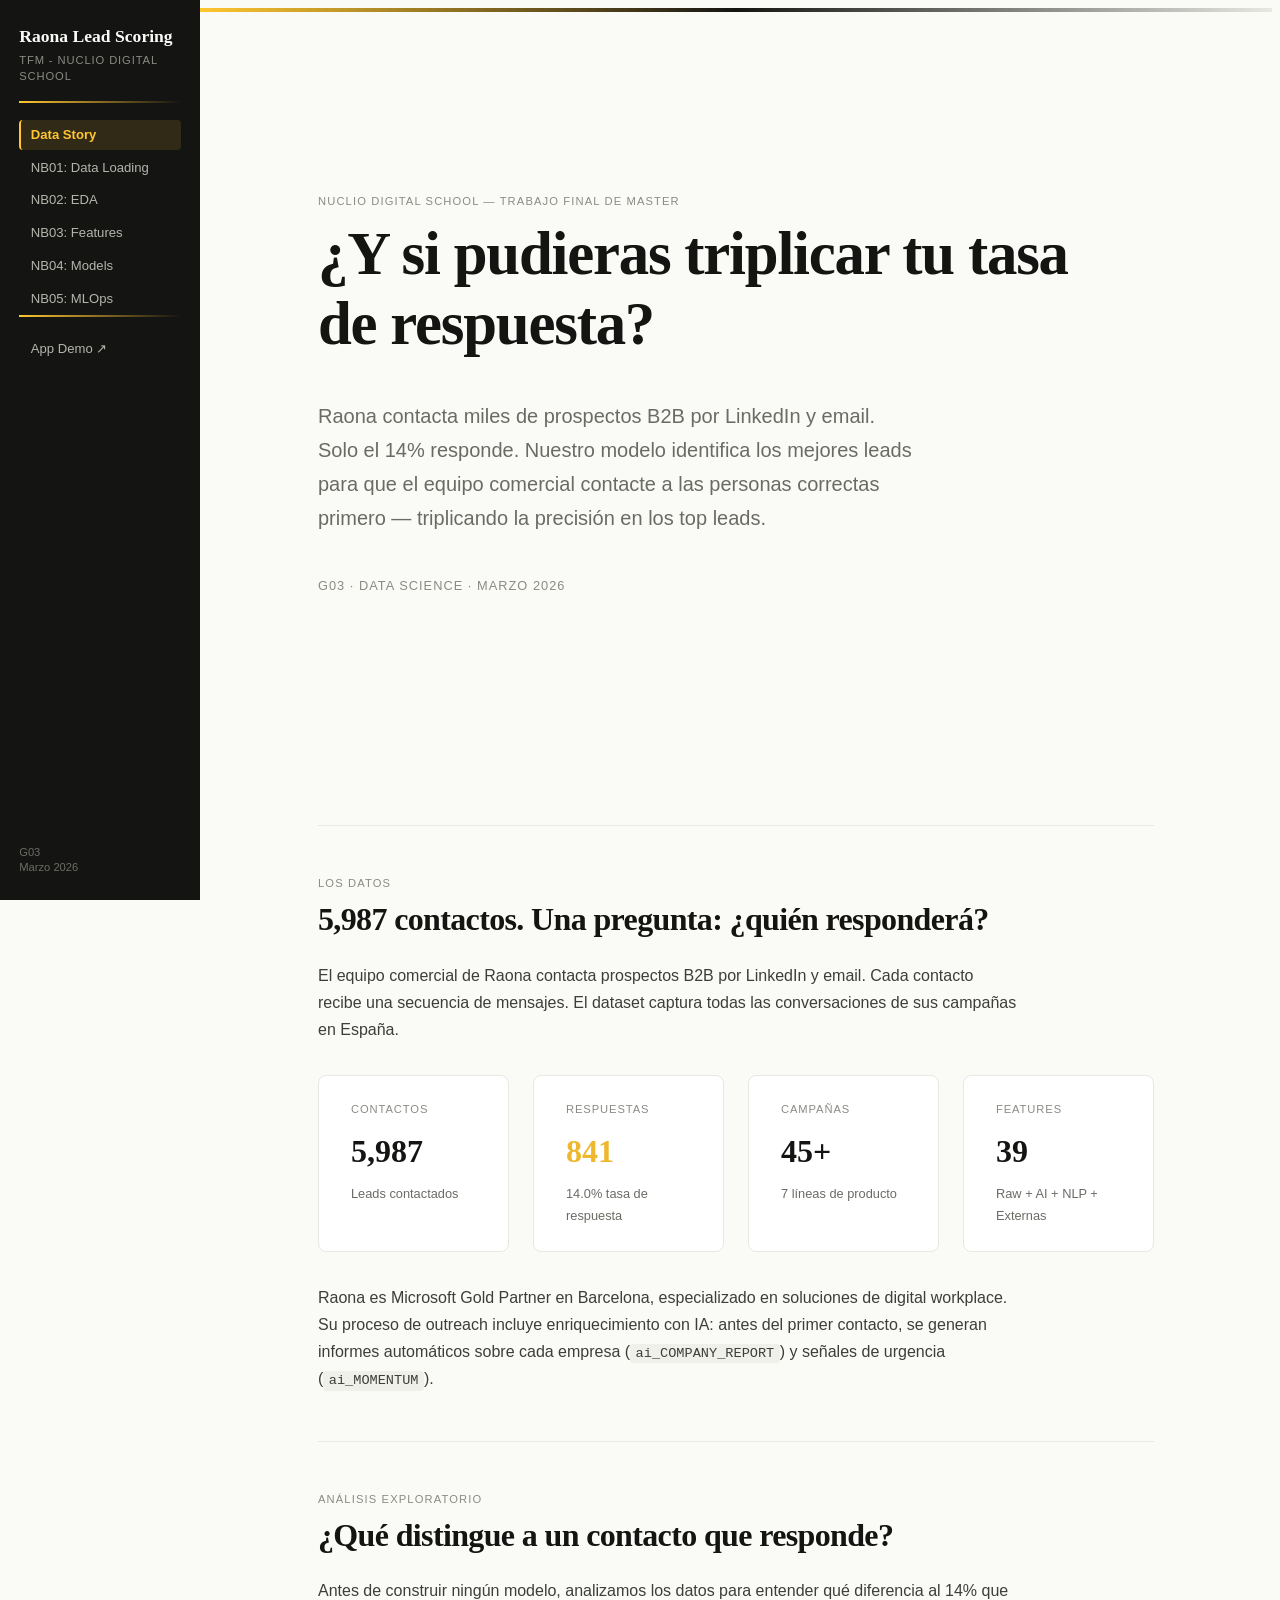
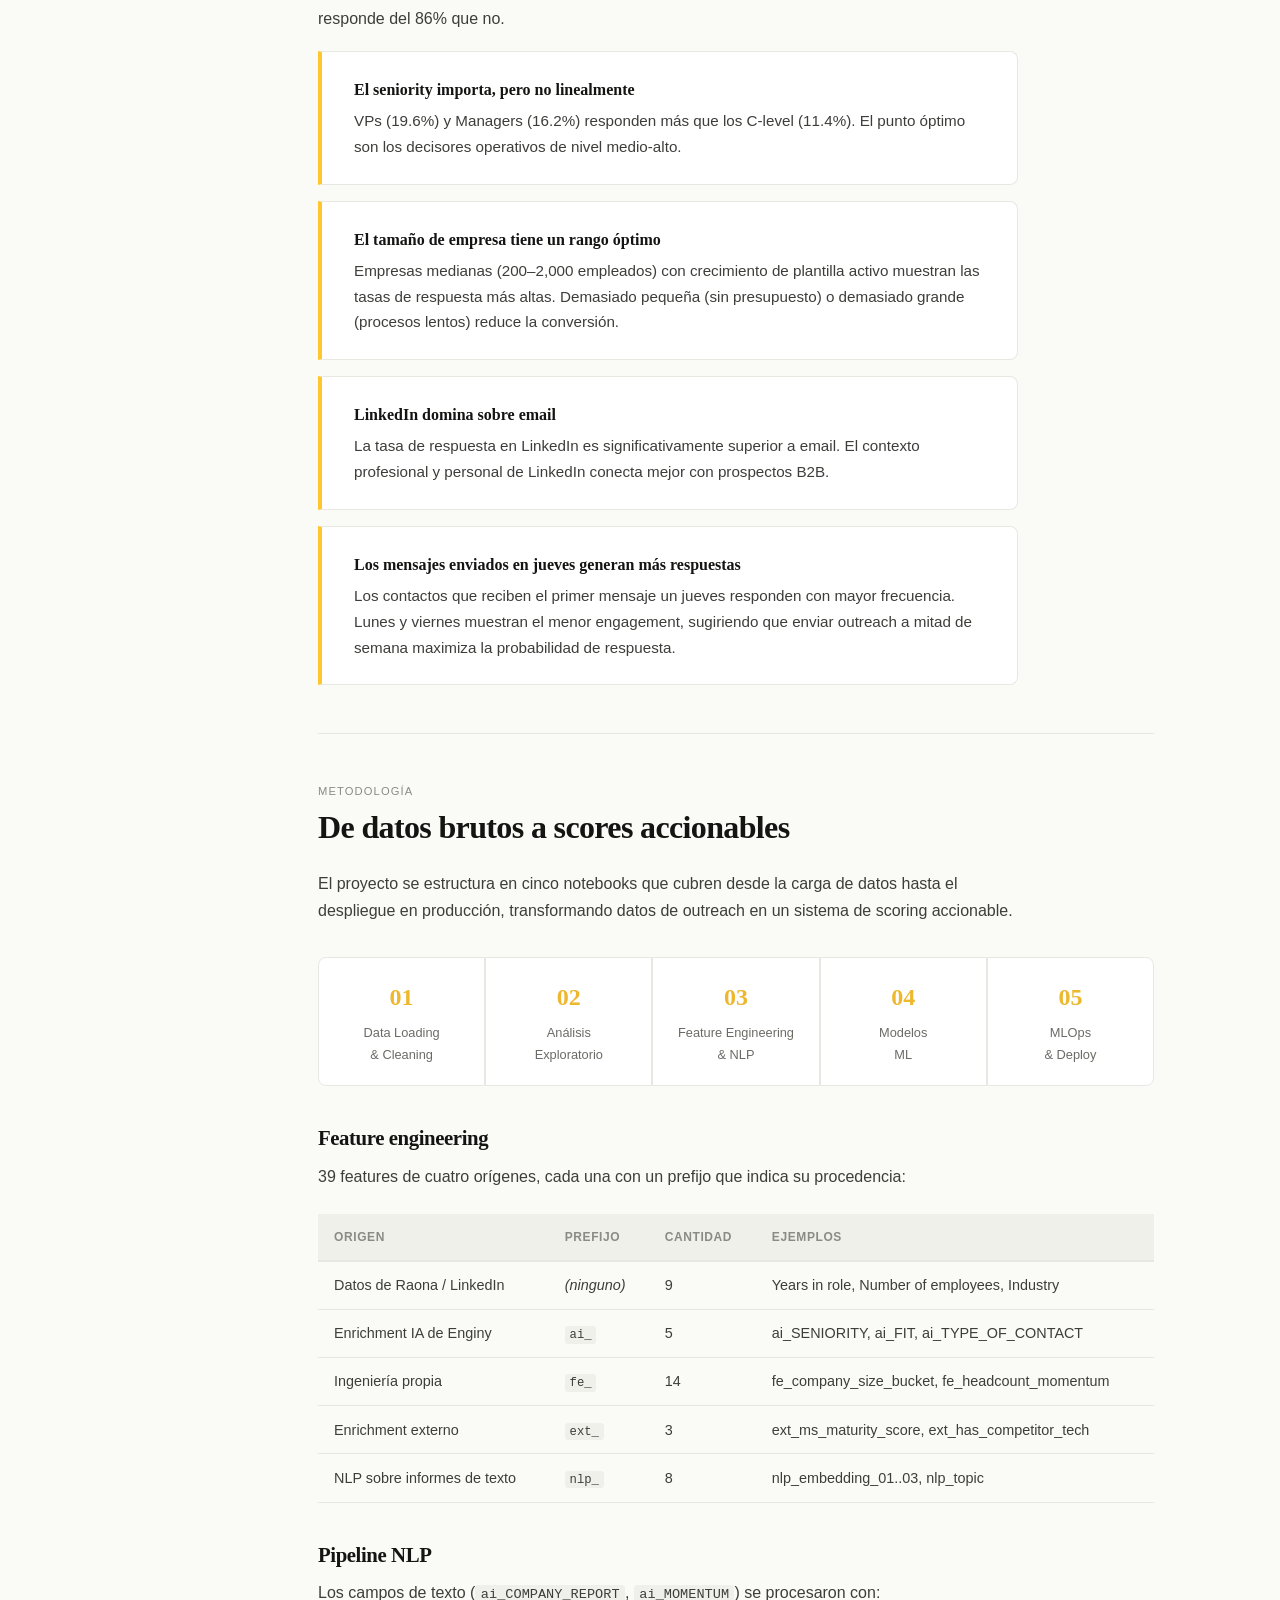
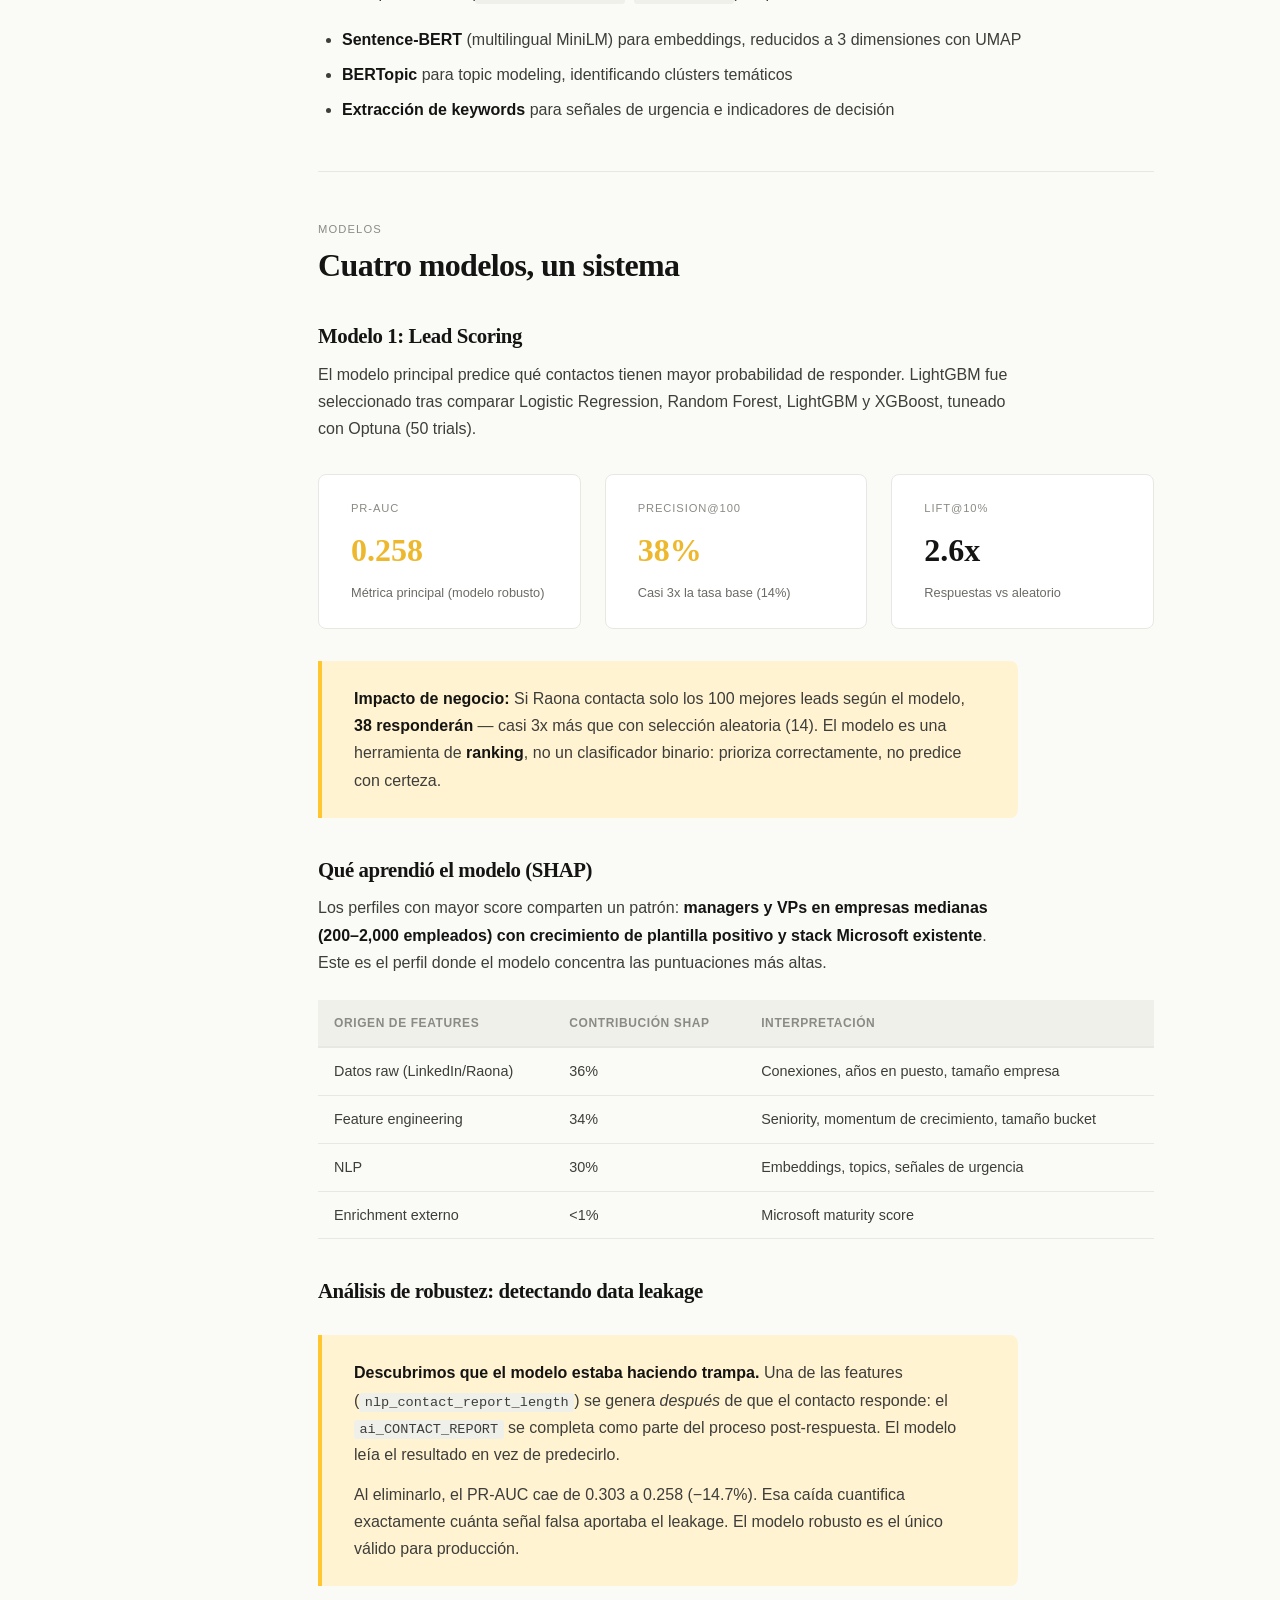
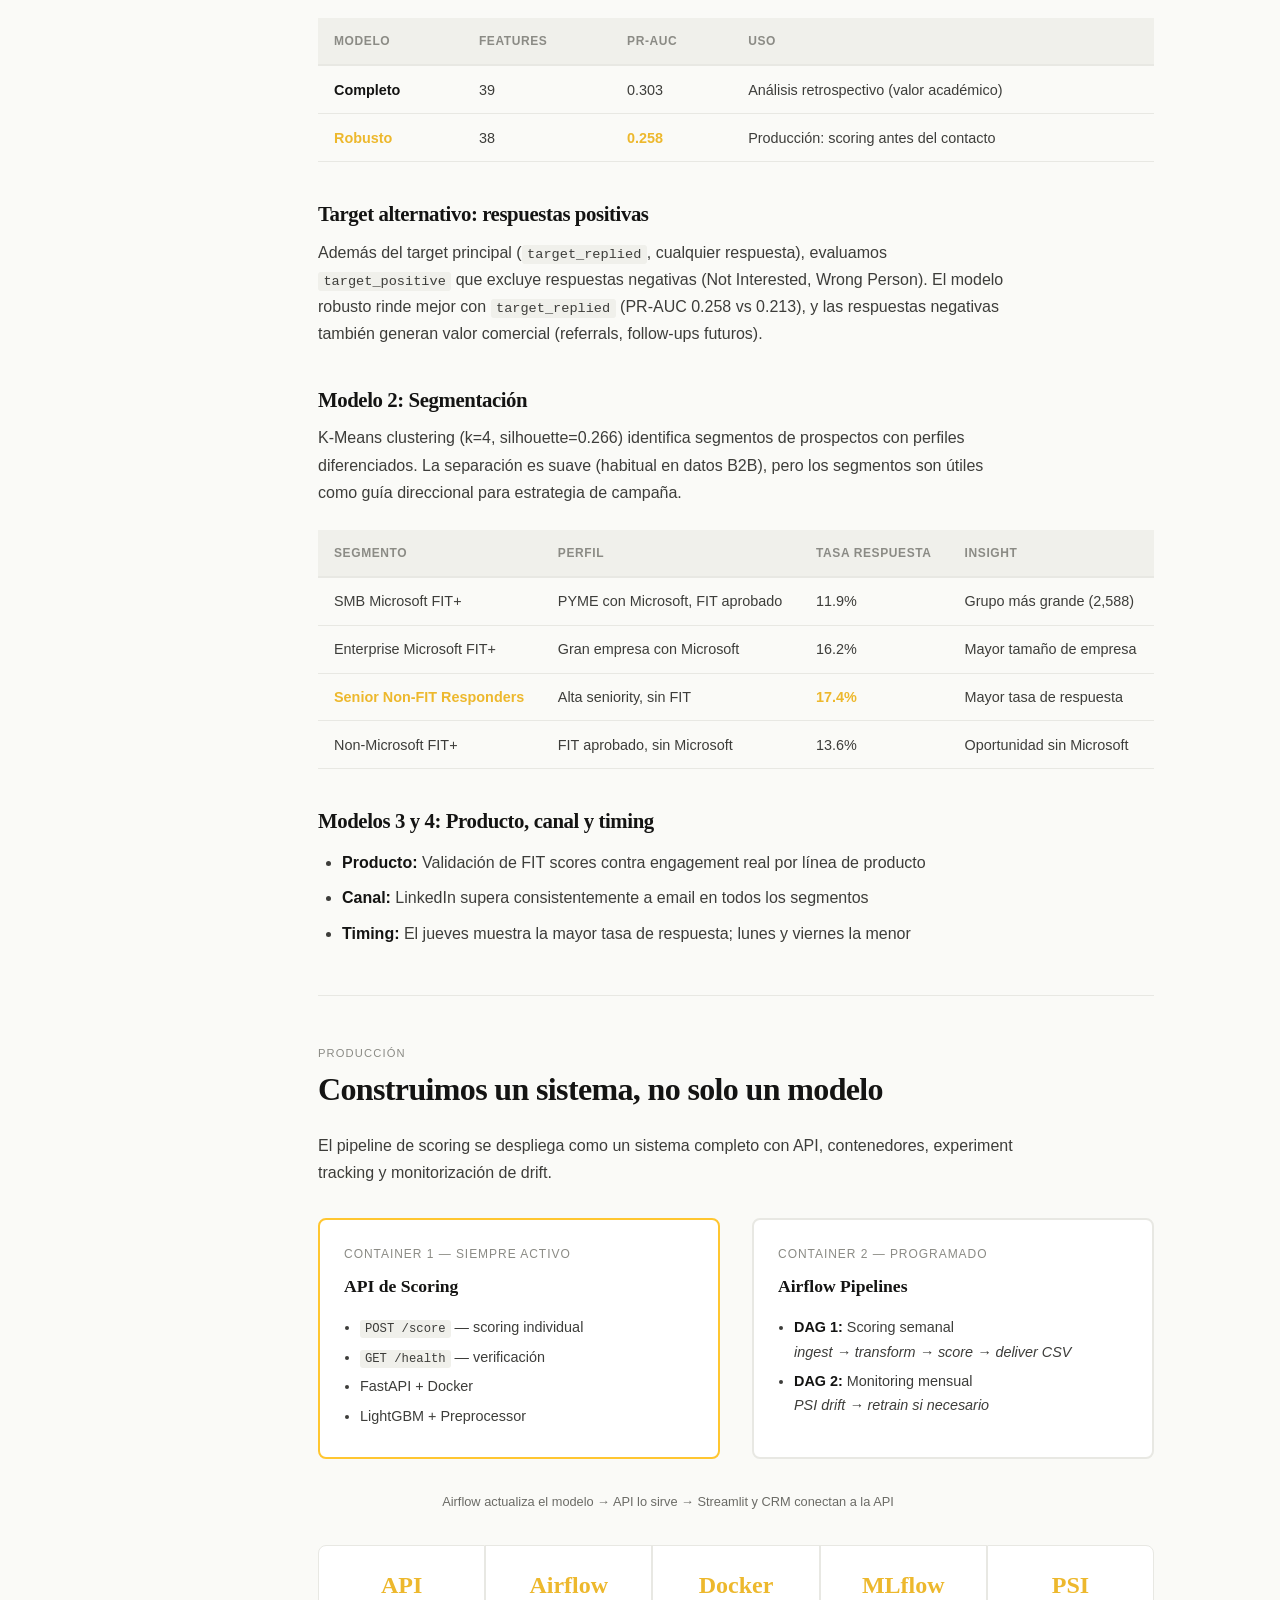
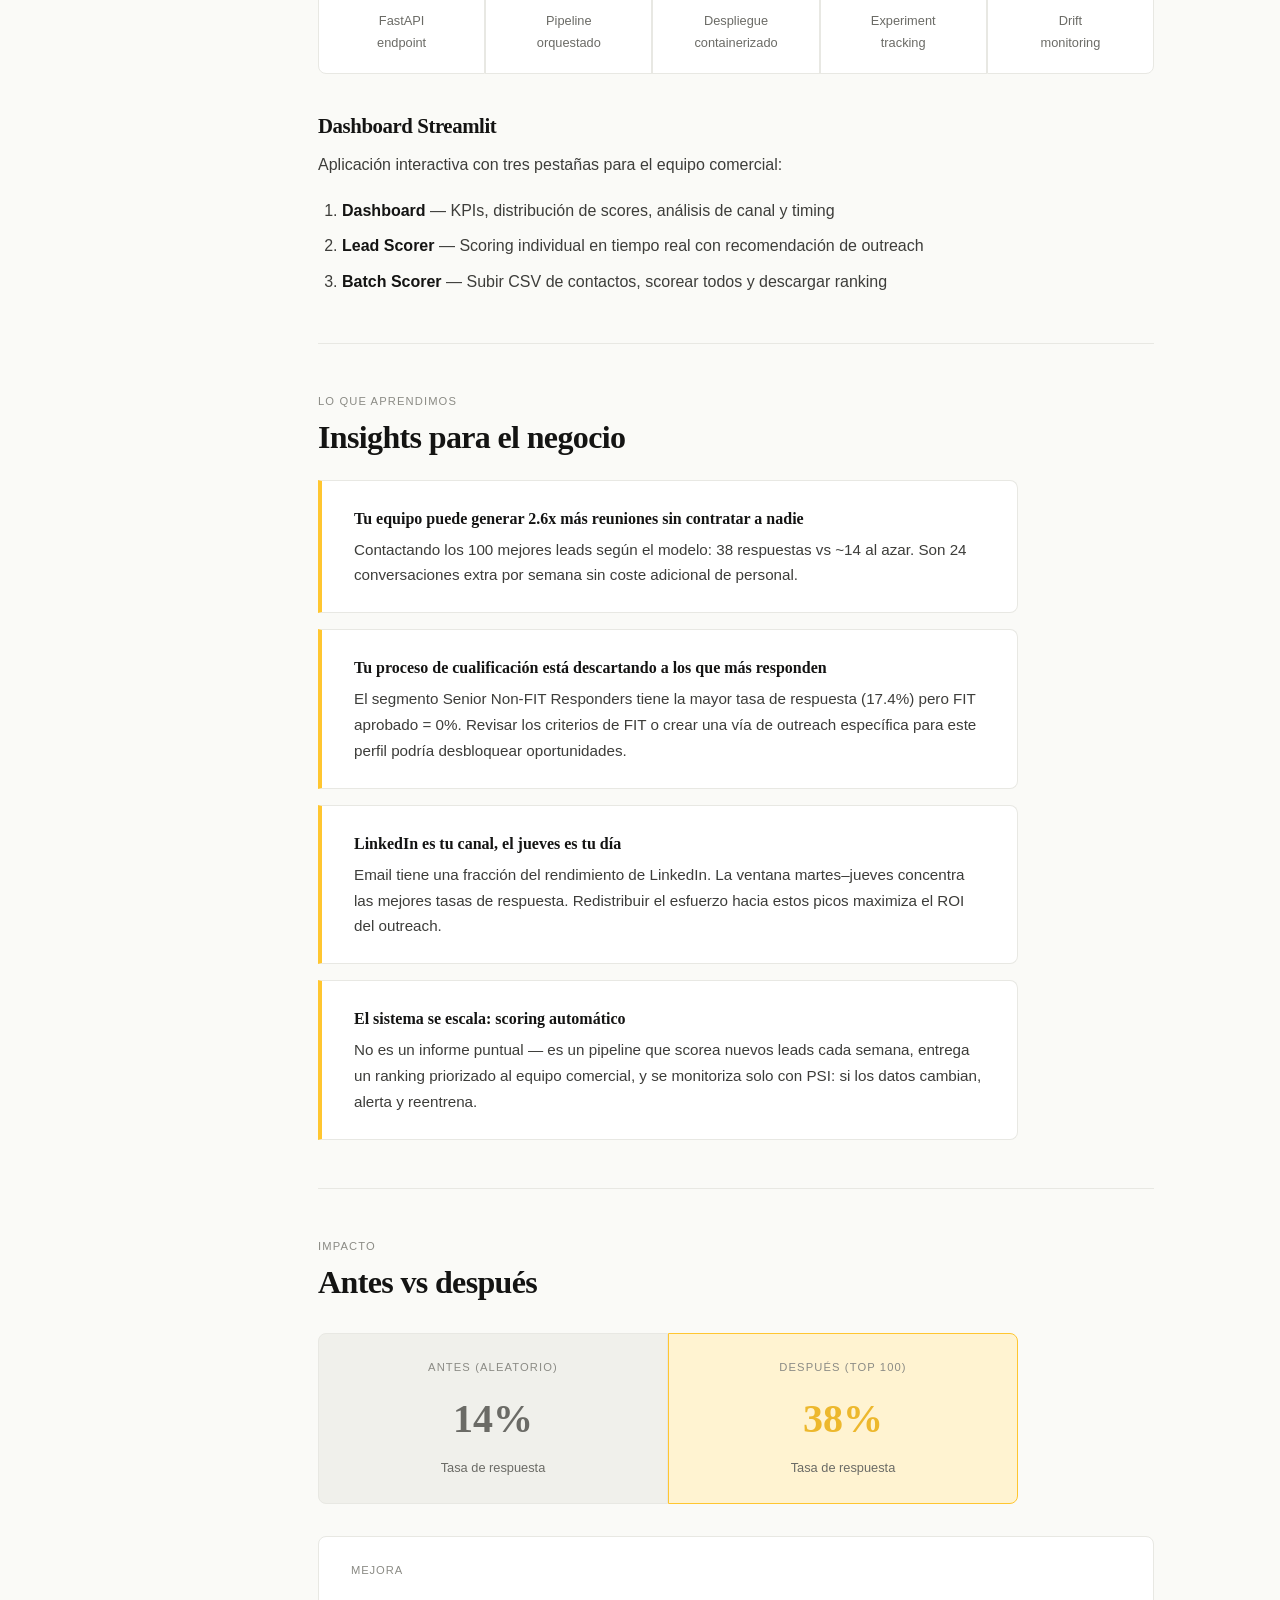
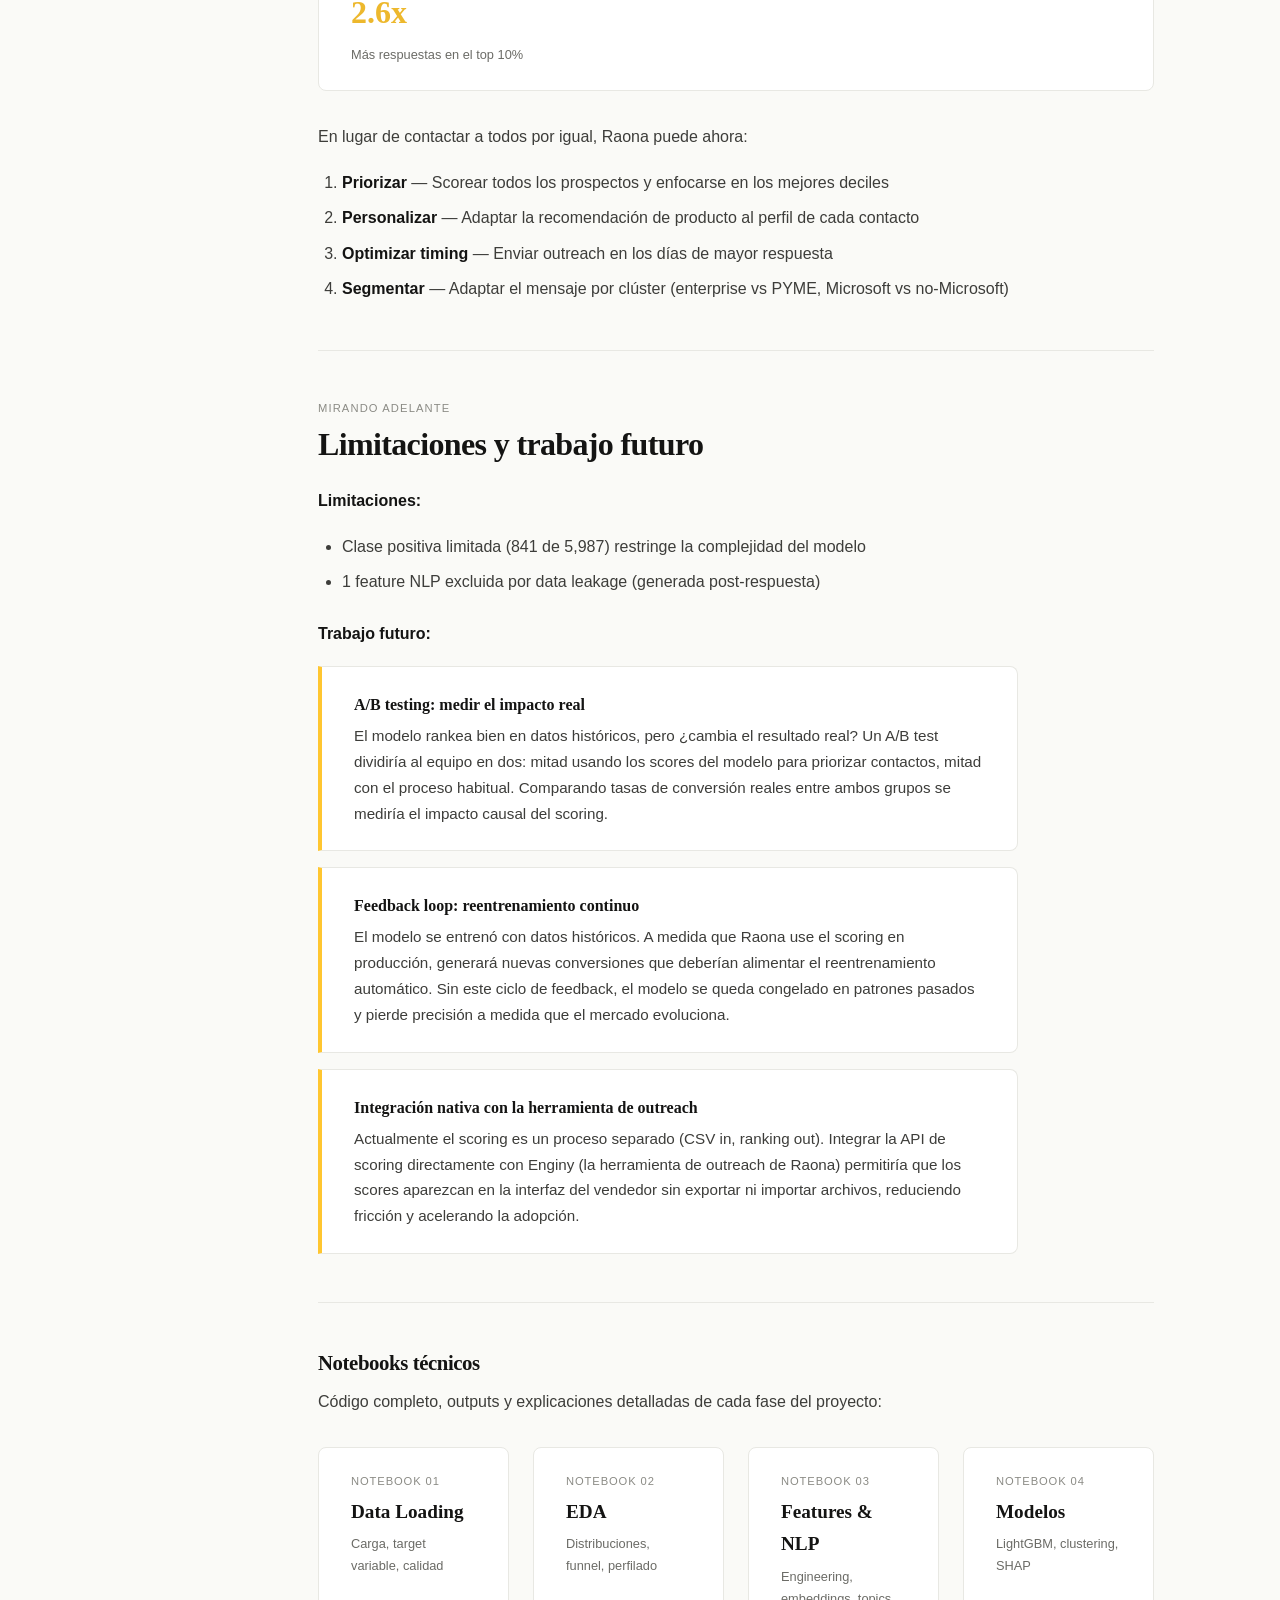
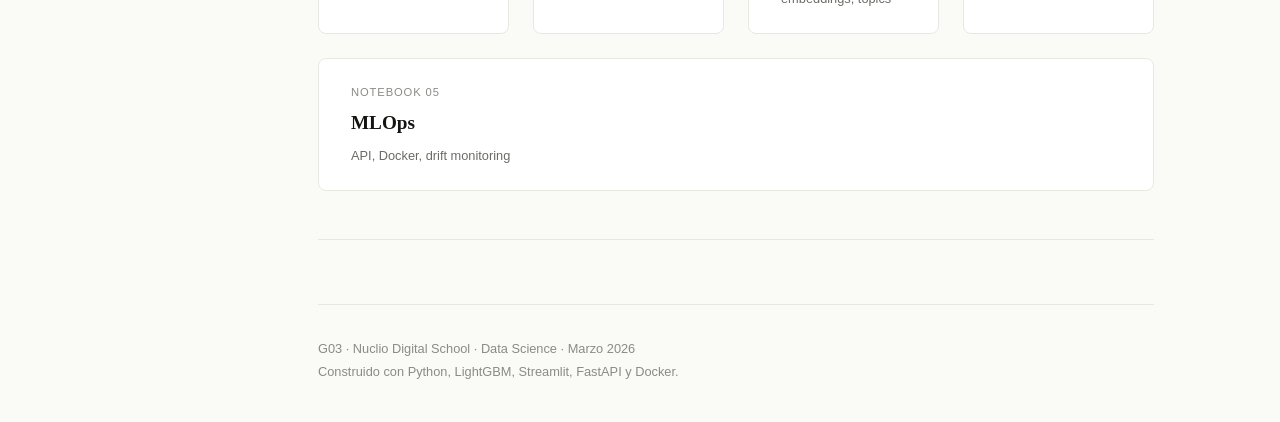
==== commit 624044ee: "Fix sidebar styling: isolate with all:initial to match across all pages" ====
--- a/report/index.html
+++ b/report/index.html
@@ -5,10 +5,17 @@
   <meta name="viewport" content="width=device-width, initial-scale=1.0">
   <title>Raona Lead Scoring</title>
   <style>
-* {
+*, *::before, *::after {
+  box-sizing: border-box;
+}
+
+.page-content {
   margin: 0;
   padding: 0;
-  box-sizing: border-box;
+}
+.page-content *, .page-content *::before, .page-content *::after {
+  margin: 0;
+  padding: 0;
 }
 
 :root {
@@ -44,7 +51,7 @@
   padding: 0 2rem;
 }
 
-h1, h2, h3, h4 {
+.page-content h1, .page-content h2, .page-content h3, .page-content h4 {
   font-family: 'Georgia', 'Times New Roman', serif;
   color: var(--black);
   font-weight: 700;
@@ -52,21 +59,21 @@
   line-height: 1.15;
 }
 
-h1 { font-size: 3.2rem; margin-bottom: 1rem; }
-h2 {
+.page-content h1 { font-size: 3.2rem; margin-bottom: 1rem; }
+.page-content h2 {
   font-size: 2rem;
   margin-top: 4rem;
   margin-bottom: 1.5rem;
   padding-top: 2rem;
   border-top: 1px solid var(--border);
 }
-h3 { font-size: 1.3rem; margin-top: 2.5rem; margin-bottom: 0.8rem; }
-
-p { margin-bottom: 1.2rem; max-width: 700px; }
-strong { color: var(--black); }
-ul, ol { margin: 1rem 0 1.5rem 1.5rem; max-width: 700px; }
-li { margin-bottom: 0.5rem; }
-code {
+.page-content h3 { font-size: 1.3rem; margin-top: 2.5rem; margin-bottom: 0.8rem; }
+
+.page-content p { margin-bottom: 1.2rem; max-width: 700px; }
+.page-content strong { color: var(--black); }
+.page-content ul, .page-content ol { margin: 1rem 0 1.5rem 1.5rem; max-width: 700px; }
+.page-content li { margin-bottom: 0.5rem; }
+.page-content code {
   font-family: 'SF Mono', 'Menlo', monospace;
   font-size: 0.85em;
   background: var(--bg-alt);
@@ -201,14 +208,14 @@
   margin-top: 0.3rem;
 }
 
-table {
+.page-content table {
   border-collapse: collapse;
   width: 100%;
   max-width: 860px;
   margin: 1.5rem 0;
   font-size: 0.9rem;
 }
-th {
+.page-content th {
   background: var(--bg-alt);
   font-weight: 600;
   text-align: left;
@@ -219,11 +226,11 @@
   letter-spacing: 0.05em;
   color: var(--text-subtle);
 }
-td {
+.page-content td {
   padding: 0.7rem 1rem;
   border-bottom: 1px solid var(--border);
 }
-tr:hover { background-color: var(--gold-light); }
+.page-content tr:hover { background-color: var(--gold-light); }
 
 /* Architecture diagram */
 .arch-diagram {
@@ -310,7 +317,7 @@
   margin-top: 0.3rem;
 }
 
-hr {
+.page-content hr {
   border: none;
   border-top: 1px solid var(--border);
   margin: 3rem 0;
@@ -339,8 +346,9 @@
   .before-after .ba-card.after { border-radius: 0 0 8px 8px; }
 }
 
-/* Sidebar */
+/* Sidebar - isolated from page styles */
 #sidebar-nav {
+    all: initial;
     position: fixed; top: 0; left: 0; width: 200px; height: 100vh;
     background: #141413; color: #B5B5AE; padding: 1.5rem 1.2rem;
     box-sizing: border-box; z-index: 9999;
@@ -348,23 +356,30 @@
     font-size: 0.82rem; line-height: 1.4;
     display: flex; flex-direction: column; overflow-y: auto;
 }
+#sidebar-nav * {
+    all: unset;
+    box-sizing: border-box;
+}
 #sidebar-nav .sidebar-title {
+    display: block;
     font-family: Georgia, serif; font-size: 1.1rem; color: #FAFAF7;
     font-weight: 700; margin-bottom: 0.3rem;
 }
 #sidebar-nav .sidebar-subtitle {
+    display: block;
     font-size: 0.7rem; color: #8B8B85; text-transform: uppercase;
     letter-spacing: 0.08em; margin-bottom: 1rem;
 }
 #sidebar-nav .sidebar-divider {
+    display: block;
     height: 2px; background: linear-gradient(90deg, #FFC630, #141413);
-    margin-bottom: 1rem; border: none;
+    margin: 0 0 1rem 0; border: none;
 }
 #sidebar-nav a {
     display: block; color: #B5B5AE; text-decoration: none;
     padding: 0.35rem 0.6rem; margin: 0.1rem 0; border-radius: 4px;
     border-left: 2px solid transparent; font-size: 0.82rem;
-    transition: all 0.15s;
+    transition: all 0.15s; cursor: pointer;
 }
 #sidebar-nav a:hover {
     color: #FAFAF7; border-left-color: #FFC630; background: rgba(255,198,48,0.08);
@@ -374,16 +389,17 @@
     background: rgba(255,198,48,0.12);
 }
 #sidebar-nav .sidebar-footer {
+    display: block;
     margin-top: auto; padding-top: 1rem; font-size: 0.7rem; color: #6B6B66;
 }
 body { margin-left: 200px !important; }
   </style>
 </head>
 <body>
-<div id="sidebar-nav">
-  <div class="sidebar-title">Raona<br>Lead Scoring</div>
-  <div class="sidebar-subtitle">TFM - Nuclio Digital School</div>
-  <hr class="sidebar-divider">
+<nav id="sidebar-nav">
+<div class="sidebar-title">Raona Lead Scoring</div>
+<div class="sidebar-subtitle">TFM - Nuclio Digital School</div>
+<hr class="sidebar-divider">
   <a href="index.html" class="sidebar-active">Data Story</a>
   <a href="nb01_data_loading.html">NB01: Data Loading</a>
   <a href="nb02_eda.html">NB02: EDA</a>
@@ -392,9 +408,10 @@
   <a href="nb05_mlops.html">NB05: MLOps</a>
   <hr class="sidebar-divider">
   <a href="https://raona-lead-scoring.streamlit.app" target="_blank">App Demo &#8599;</a>
-  <div class="sidebar-footer">G03<br>Marzo 2026</div>
-</div>
-
+<div class="sidebar-footer">G03<br>Marzo 2026</div>
+</nav>
+
+<div class="page-content">
 <div class="top-bar"></div>
 
 <div class="container">
@@ -889,6 +906,7 @@
 </div>
 
 </div><!-- /container -->
+</div><!-- /page-content -->
 
 </body>
 </html>
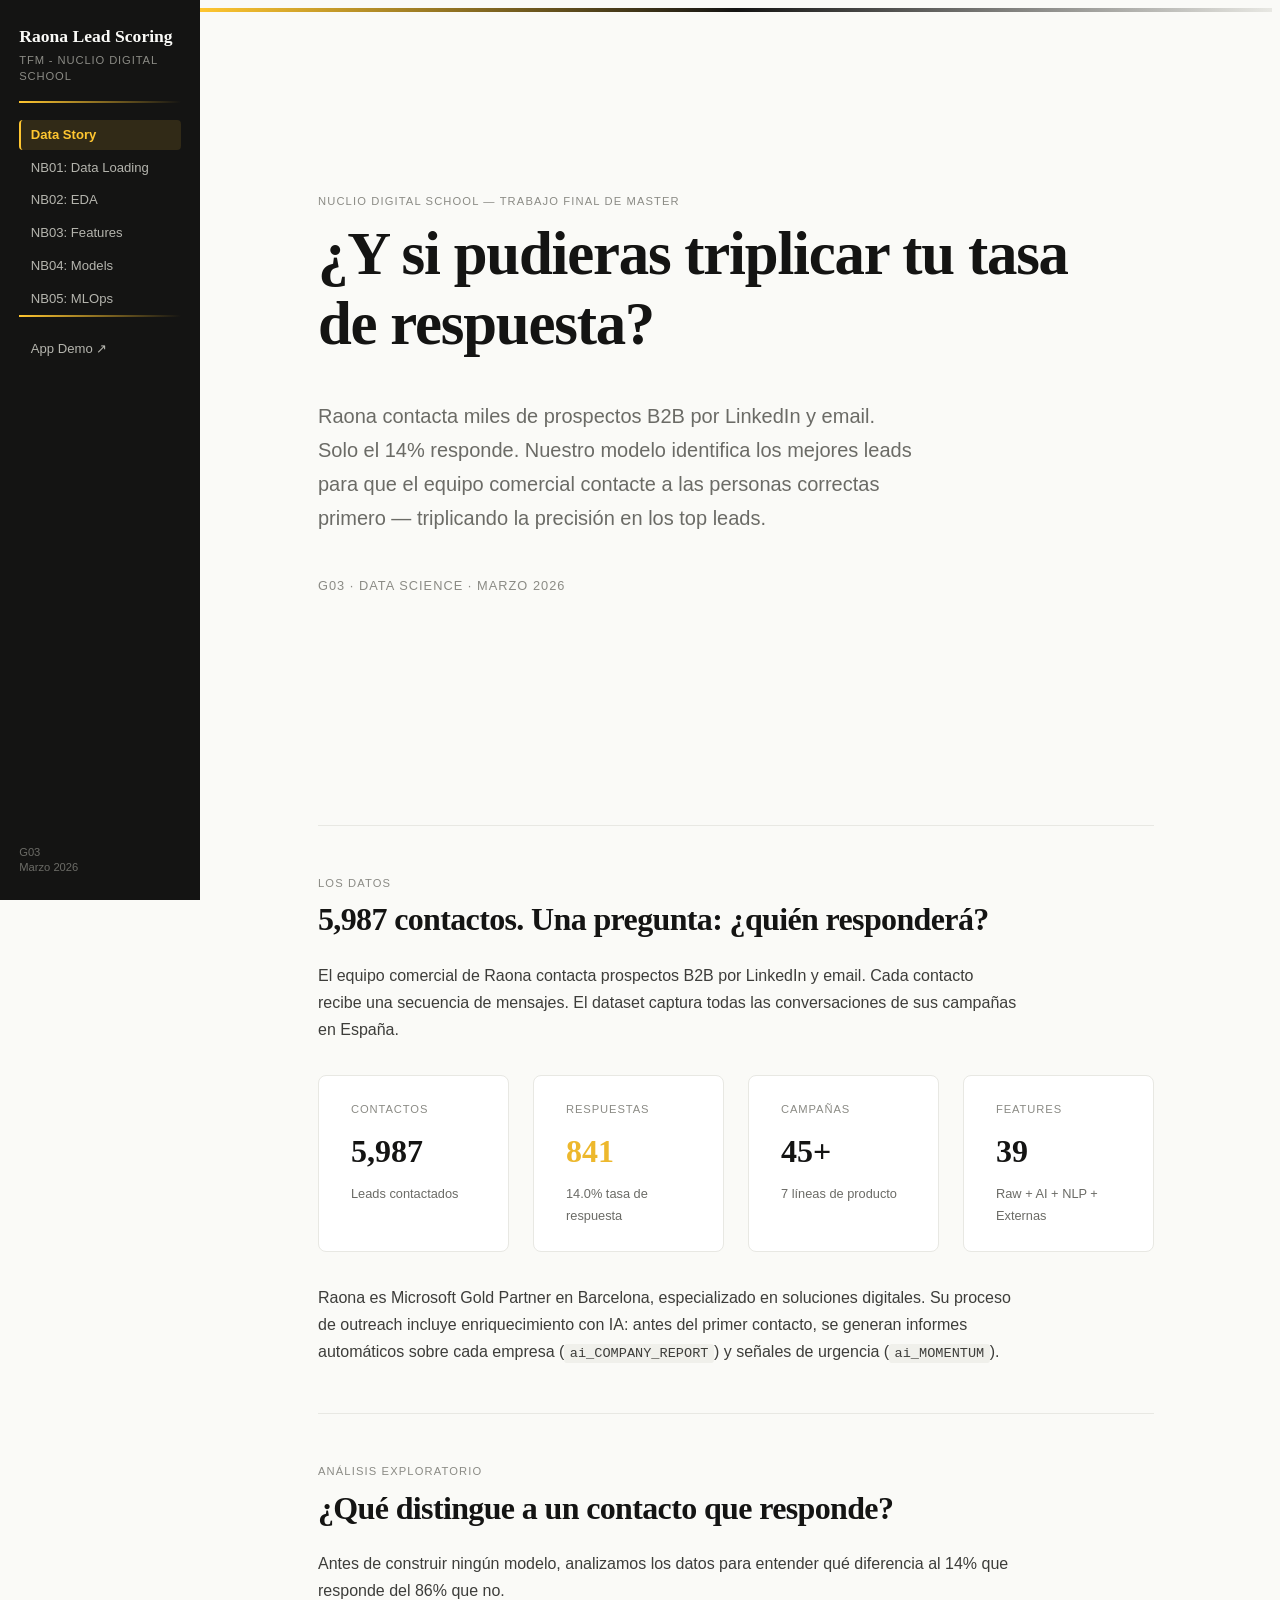
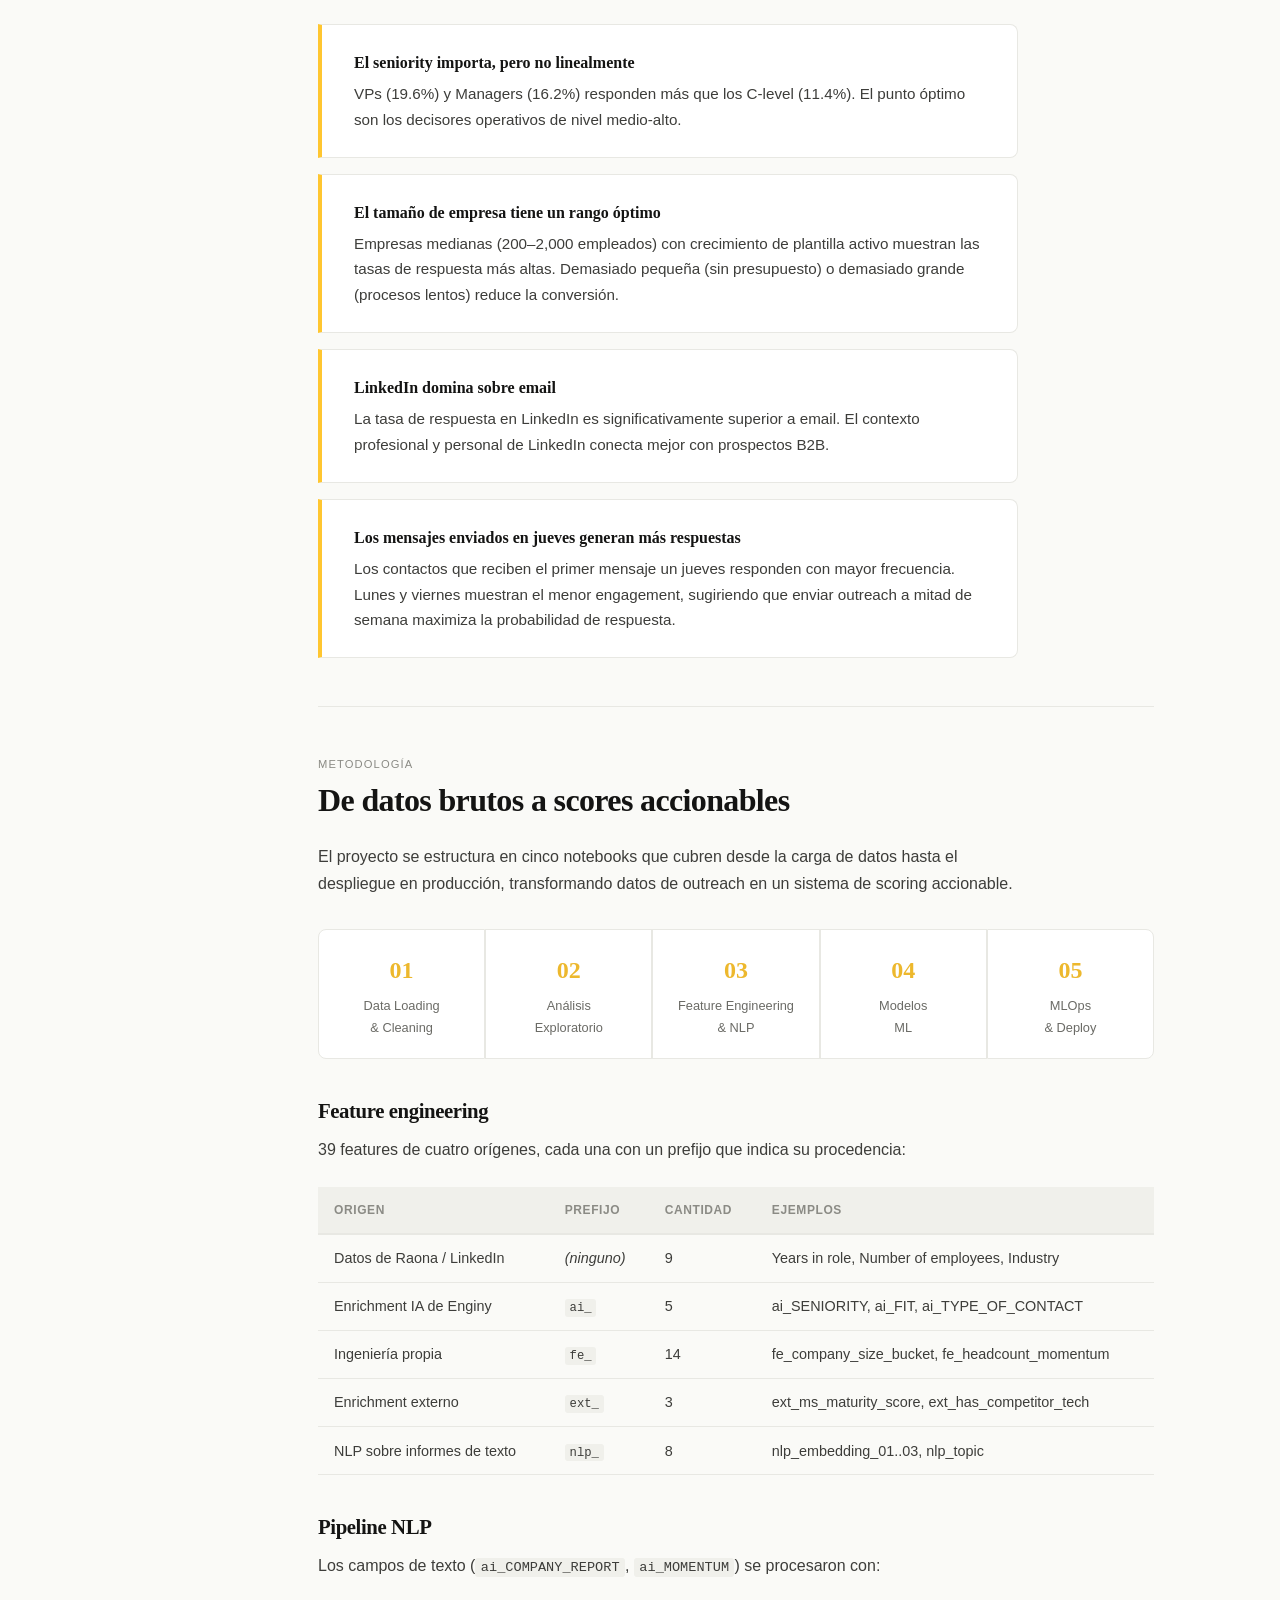
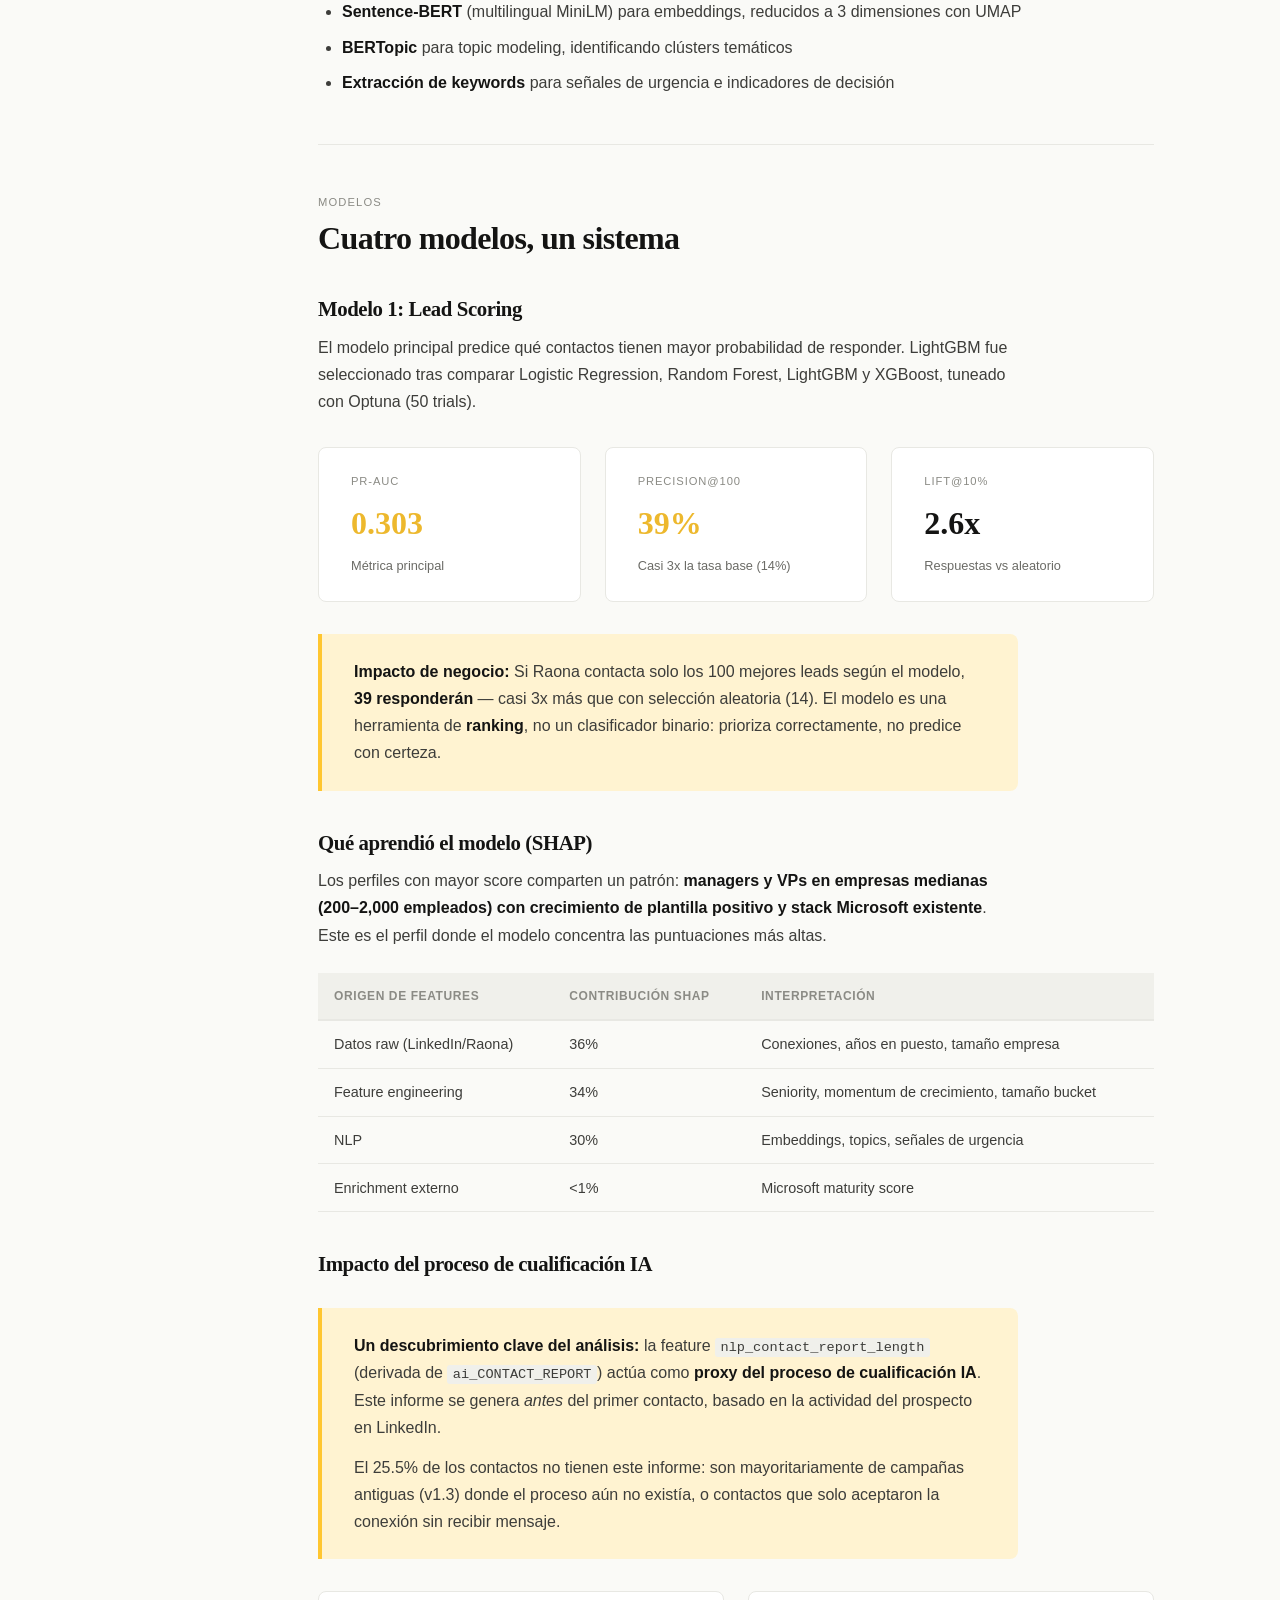
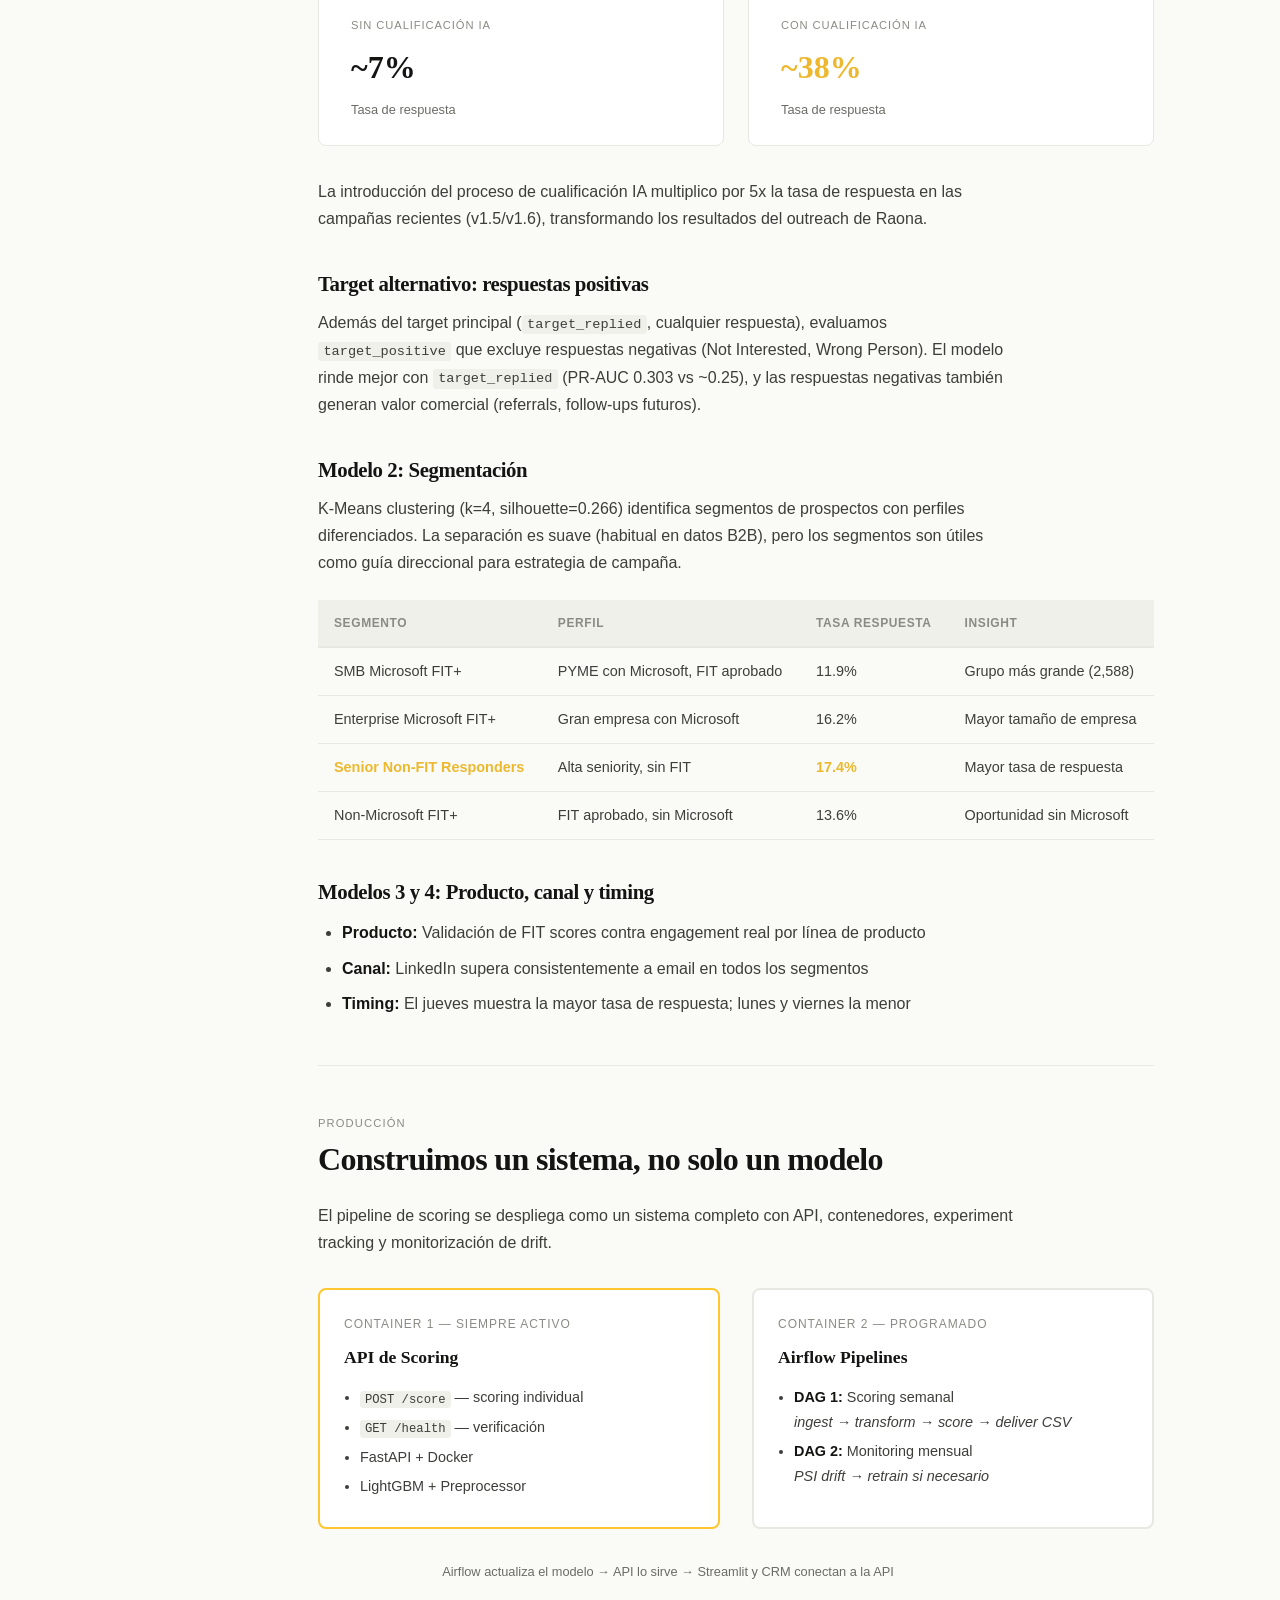
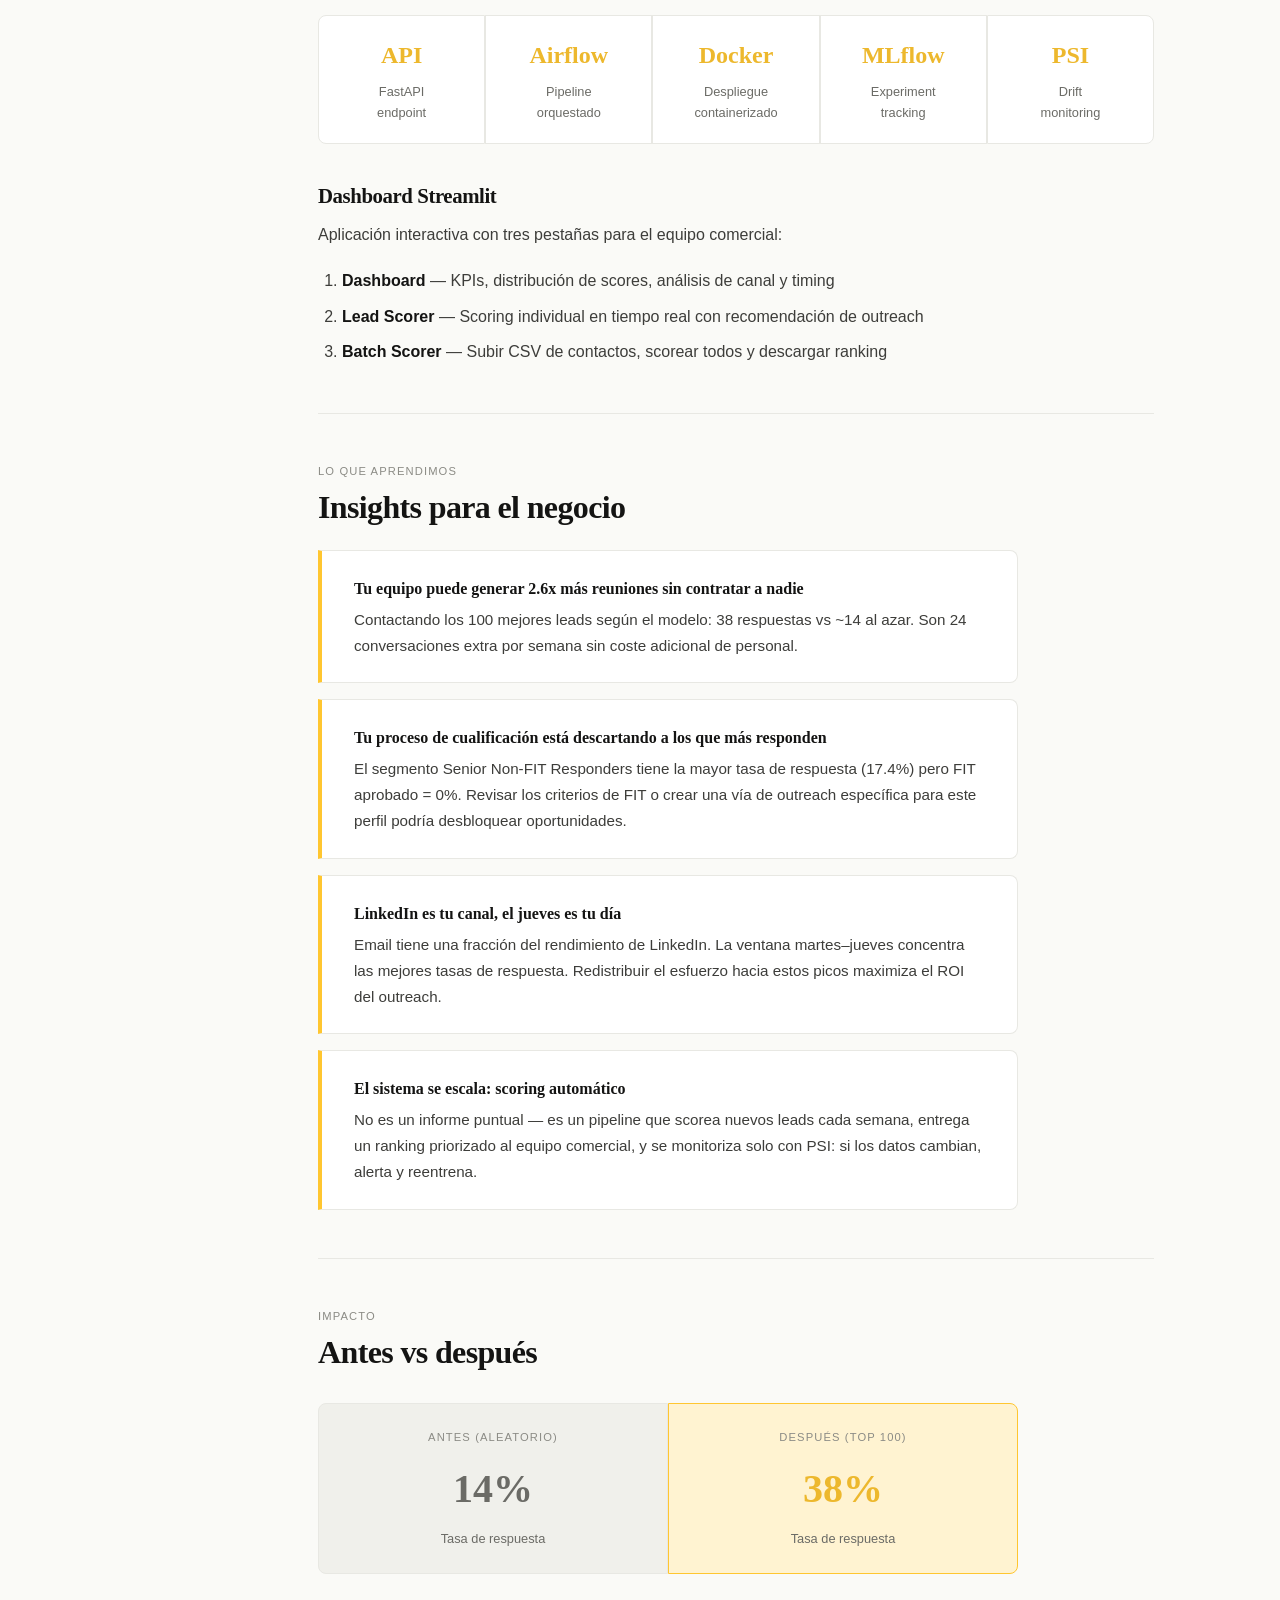
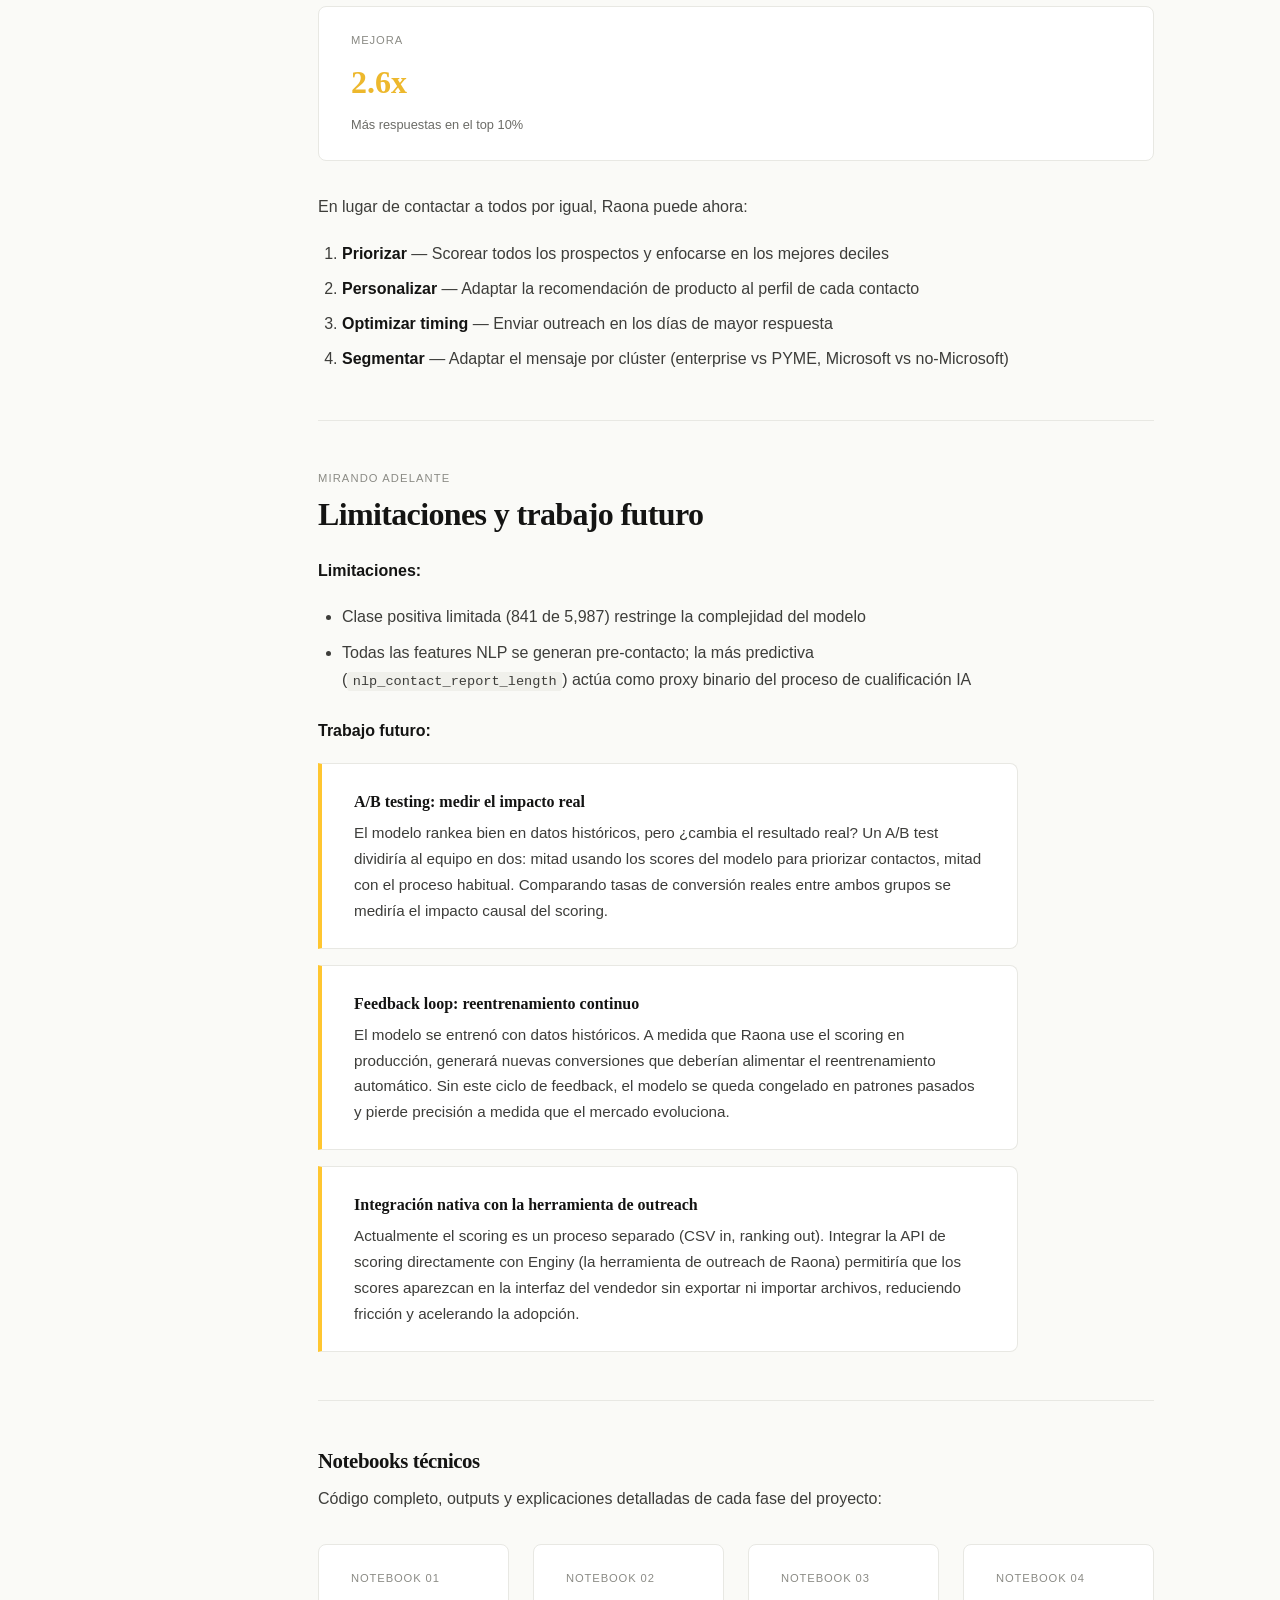
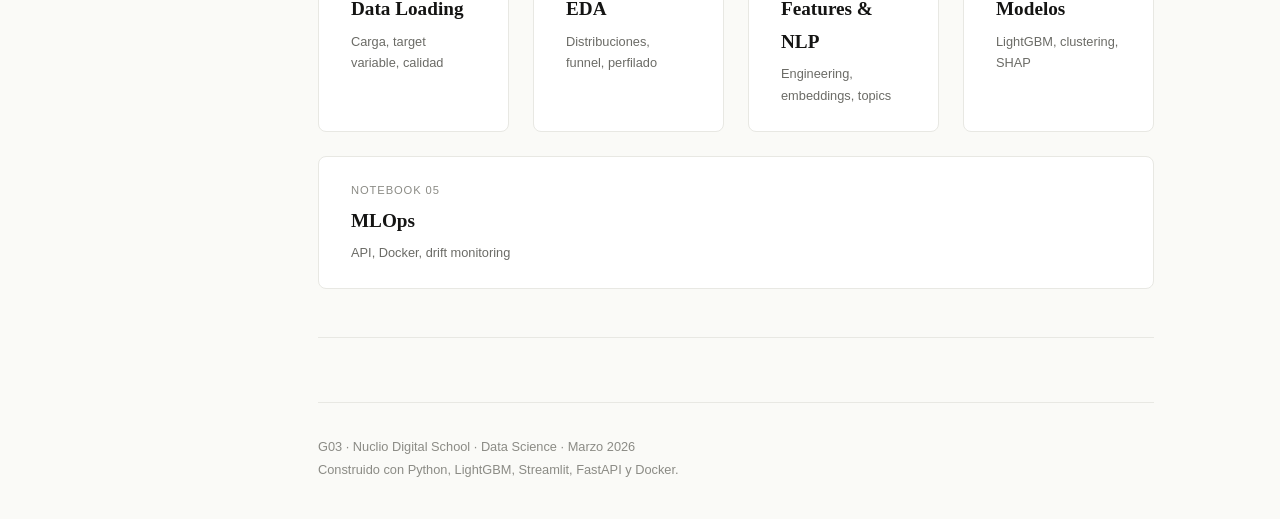
==== commit 31e4d62b: "Unificar modelo unico (39 features, PR-AUC 0.303) - Eliminar estrategia de dos modelos (robusto/comp" ====
--- a/report/index.html
+++ b/report/index.html
@@ -466,7 +466,7 @@
 </div>
 
 <p>
-  Raona es Microsoft Gold Partner en Barcelona, especializado en soluciones de digital workplace.
+  Raona es Microsoft Gold Partner en Barcelona, especializado en soluciones digitales.
   Su proceso de outreach incluye enriquecimiento con IA: antes del primer contacto, se generan
   informes autom&aacute;ticos sobre cada empresa (<code>ai_COMPANY_REPORT</code>) y se&ntilde;ales
   de urgencia (<code>ai_MOMENTUM</code>).
@@ -588,12 +588,12 @@
 <div class="stat-row">
   <div class="stat-card">
     <div class="label">PR-AUC</div>
-    <div class="value gold">0.258</div>
-    <div class="detail">M&eacute;trica principal (modelo robusto)</div>
+    <div class="value gold">0.303</div>
+    <div class="detail">M&eacute;trica principal</div>
   </div>
   <div class="stat-card">
     <div class="label">Precision@100</div>
-    <div class="value gold">38%</div>
+    <div class="value gold">39%</div>
     <div class="detail">Casi 3x la tasa base (14%)</div>
   </div>
   <div class="stat-card">
@@ -605,7 +605,7 @@
 
 <div class="highlight-box">
   <p><strong>Impacto de negocio:</strong> Si Raona contacta solo los 100 mejores leads seg&uacute;n
-  el modelo, <strong>38 responder&aacute;n</strong> &mdash; casi 3x m&aacute;s que con
+  el modelo, <strong>39 responder&aacute;n</strong> &mdash; casi 3x m&aacute;s que con
   selecci&oacute;n aleatoria (14). El modelo es una herramienta de <strong>ranking</strong>,
   no un clasificador binario: prioriza correctamente, no predice con certeza.</p>
 </div>
@@ -630,35 +630,42 @@
   </tbody>
 </table>
 
-<h3>An&aacute;lisis de robustez: detectando data leakage</h3>
+<h3>Impacto del proceso de cualificaci&oacute;n IA</h3>
 
 <div class="highlight-box">
-  <p><strong>Descubrimos que el modelo estaba haciendo trampa.</strong> Una de las features
-  (<code>nlp_contact_report_length</code>) se genera <em>despu&eacute;s</em> de que el contacto
-  responde: el <code>ai_CONTACT_REPORT</code> se completa como parte del proceso post-respuesta.
-  El modelo le&iacute;a el resultado en vez de predecirlo.</p>
-  <p style="margin-top:0.8rem;">Al eliminarlo, el PR-AUC cae de 0.303 a 0.258 (&minus;14.7%).
-  Esa ca&iacute;da cuantifica exactamente cu&aacute;nta se&ntilde;al falsa aportaba el leakage.
-  El modelo robusto es el &uacute;nico v&aacute;lido para producci&oacute;n.</p>
-</div>
-
-<table>
-  <thead>
-    <tr><th>Modelo</th><th>Features</th><th>PR-AUC</th><th>Uso</th></tr>
-  </thead>
-  <tbody>
-    <tr><td><strong>Completo</strong></td><td>39</td><td>0.303</td><td>An&aacute;lisis retrospectivo (valor acad&eacute;mico)</td></tr>
-    <tr><td style="font-weight:700;color:var(--gold-dark)">Robusto</td><td>38</td><td style="font-weight:700;color:var(--gold-dark)">0.258</td><td>Producci&oacute;n: scoring antes del contacto</td></tr>
-  </tbody>
-</table>
+  <p><strong>Un descubrimiento clave del an&aacute;lisis:</strong> la feature
+  <code>nlp_contact_report_length</code> (derivada de <code>ai_CONTACT_REPORT</code>) act&uacute;a
+  como <strong>proxy del proceso de cualificaci&oacute;n IA</strong>. Este informe se genera
+  <em>antes</em> del primer contacto, basado en la actividad del prospecto en LinkedIn.</p>
+  <p style="margin-top:0.8rem;">El 25.5% de los contactos no tienen este informe: son mayoritariamente
+  de campa&ntilde;as antiguas (v1.3) donde el proceso a&uacute;n no exist&iacute;a, o contactos
+  que solo aceptaron la conexi&oacute;n sin recibir mensaje.</p>
+</div>
+
+<div class="stat-row">
+  <div class="stat-card">
+    <div class="label">Sin cualificaci&oacute;n IA</div>
+    <div class="value">~7%</div>
+    <div class="detail">Tasa de respuesta</div>
+  </div>
+  <div class="stat-card">
+    <div class="label">Con cualificaci&oacute;n IA</div>
+    <div class="value gold">~38%</div>
+    <div class="detail">Tasa de respuesta</div>
+  </div>
+</div>
+
+<p>La introducci&oacute;n del proceso de cualificaci&oacute;n IA multiplico por 5x la tasa
+de respuesta en las campa&ntilde;as recientes (v1.5/v1.6), transformando los resultados
+del outreach de Raona.</p>
 
 <h3>Target alternativo: respuestas positivas</h3>
 
 <p>
   Adem&aacute;s del target principal (<code>target_replied</code>, cualquier respuesta),
   evaluamos <code>target_positive</code> que excluye respuestas negativas (Not Interested,
-  Wrong Person). El modelo robusto rinde mejor con <code>target_replied</code>
-  (PR-AUC 0.258 vs 0.213), y las respuestas negativas tambi&eacute;n generan valor
+  Wrong Person). El modelo rinde mejor con <code>target_replied</code>
+  (PR-AUC 0.303 vs ~0.25), y las respuestas negativas tambi&eacute;n generan valor
   comercial (referrals, follow-ups futuros).
 </p>
 
@@ -835,7 +842,7 @@
 <p><strong>Limitaciones:</strong></p>
 <ul>
   <li>Clase positiva limitada (841 de 5,987) restringe la complejidad del modelo</li>
-  <li>1 feature NLP excluida por data leakage (generada post-respuesta)</li>
+  <li>Todas las features NLP se generan pre-contacto; la m&aacute;s predictiva (<code>nlp_contact_report_length</code>) act&uacute;a como proxy binario del proceso de cualificaci&oacute;n IA</li>
 </ul>
 
 <p><strong>Trabajo futuro:</strong></p>
